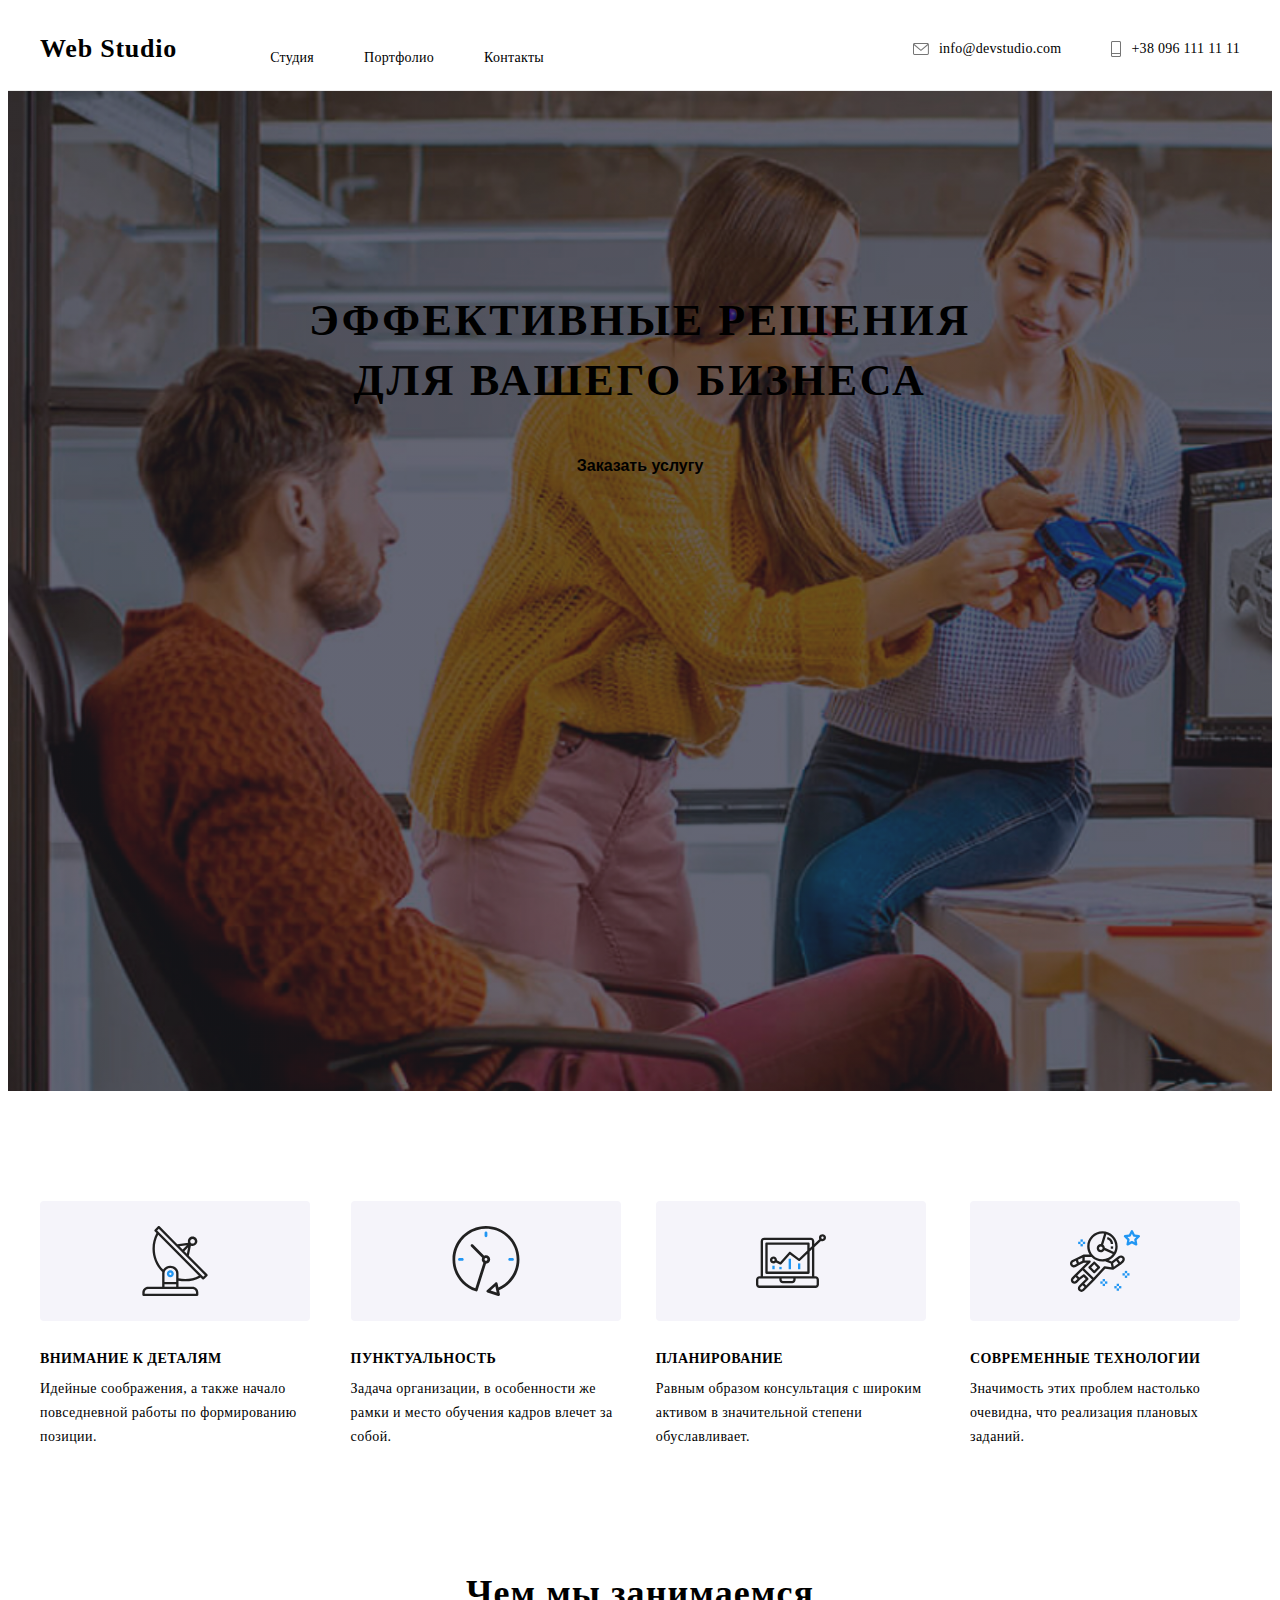
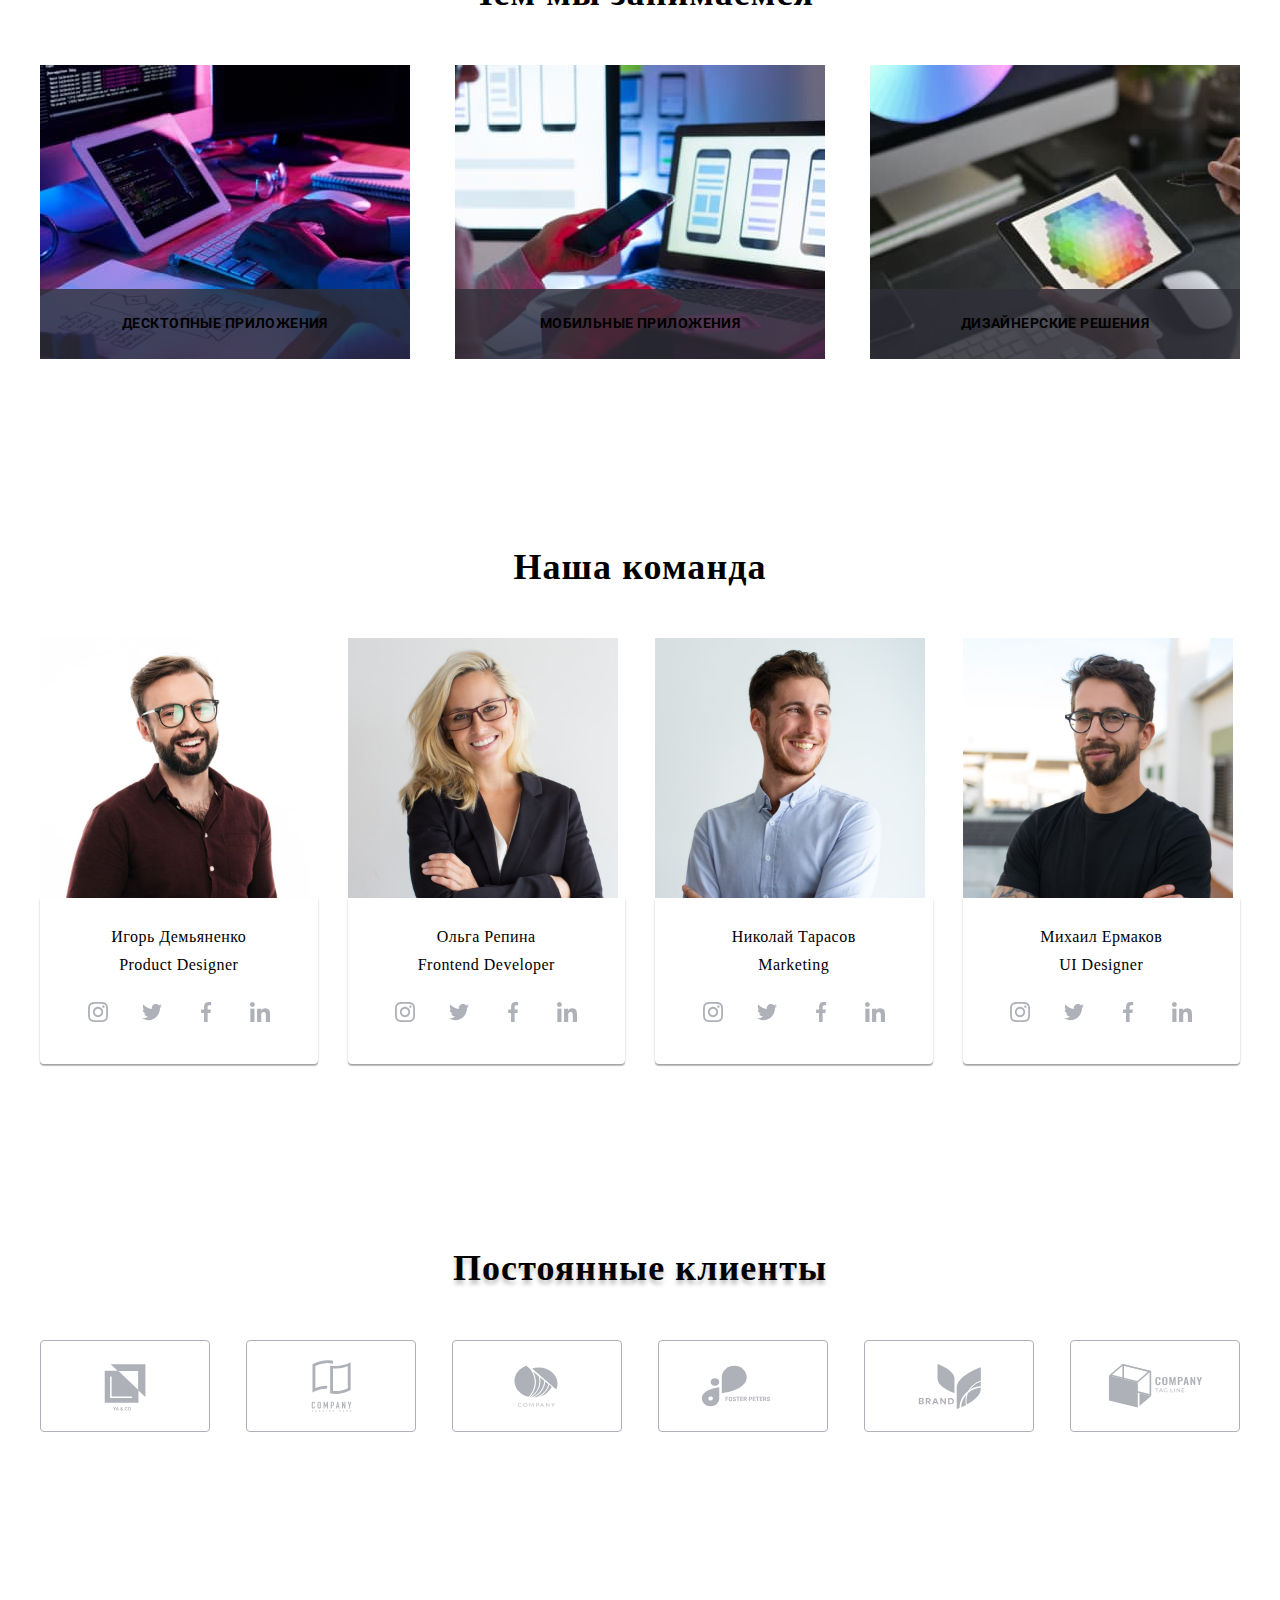
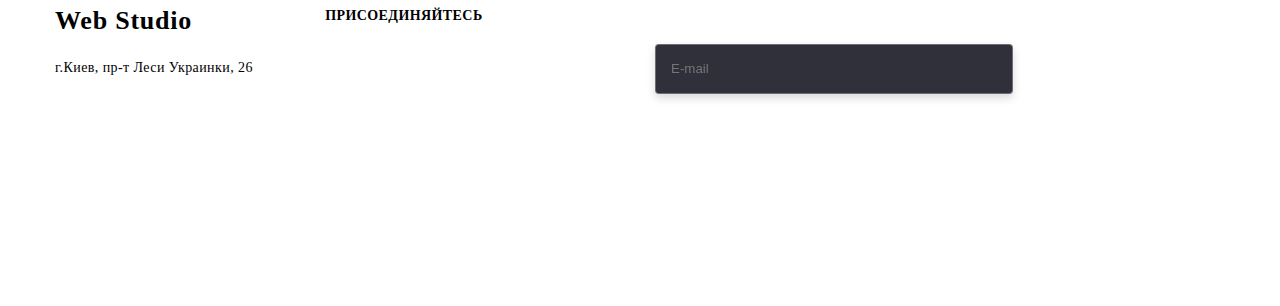
==== index.html @ 5fc18753 "hw7" ====
<!DOCTYPE html>
<html lang="ru">
  <head>
    <meta charset="UTF-8" />
    <meta http-equiv="X-UA-Compatible" content="IE=edge" />
    <meta name="viewport" content="width=device-width, initial-scale=1.0" />
    <title>Студия</title>
    <link rel="preconnect" href="https://fonts.googleapis.com" />
    <link rel="preconnect" href="https://fonts.gstatic.com" crossorigin />
    <link
      href="https://fonts.googleapis.com/css2?family=Raleway:wght@700&family=Roboto:wght@400;500;700;900&display=swap"
      rel="stylesheet"
    />
    <link
      rel="stylesheet"
      href="https://cdnjs.cloudflare.com/ajax/libs/modern-normalize/1.1.0/modern-normalize.min.css"
      integrity="sha512-wpPYUAdjBVSE4KJnH1VR1HeZfpl1ub8YT/NKx4PuQ5NmX2tKuGu6U/JRp5y+Y8XG2tV+wKQpNHVUX03MfMFn9Q=="
      crossorigin="anonymous"
      referrerpolicy="no-referrer"
    />
    <link rel="stylesheet" href="./css/styles.css" />
    <link rel="stylesheet" href="./css/main.min.scss"/>
  </head>
  <body>
    <!--Header section-->
    <header class="header-page">
      <div class="container header-container">
        <nav class="navigation">
          <a class="logo link" href=""
            >Web<span class="header-logo"> Studio</span></a
          >
          <ul class="navigation-list list">
            <li class="nav-list-item">
              <a class="nav-list link current" href="./index.html">Студия</a>
            </li>
            <li class="nav-list-item">
              <a class="nav-list link" href="./portfolio.html">Портфолио</a>
            </li>
            <li class="nav-list-item">
              <a class="nav-list link" href="">Контакты </a>
            </li>
          </ul>
        </nav>
        <a
          class="header-contact header-list link"
          href="mailto:info@devstudio.com"
        >
          <svg class="contact-icon" width="16" height="12">
            <use href="./img/sprite.svg#email"></use>
          </svg>
          info@devstudio.com</a
        ><br />
        <a class="header-list link" href="tel:+380961111111">
          <svg class="contact-icon" width="10" height="16">
            <use href="./img/sprite.svg#phone"></use>
          </svg>
          +38 096 111 11 11
        </a>
      </div>
    </header>
    <!--hero section-->
    <main>
      <section class="hero-section">
        <div class="container">
          <h1 class="main-title">
            ЭФФЕКТИВНЫЕ РЕШЕНИЯ <br />
            ДЛЯ ВАШЕГО БИЗНЕСА
          </h1>
          <button class="main-btn" type="button" data-modal-open>
            Заказать услугу
          </button>
        </div>
      </section>
      <!--excellence-->
      <section class="section">
        <div class="container">
          <h2 class="visually-hidden">Наши положительные качества</h2>
          <ul class="excellence-list list">
            <li class="excellent-list-item elements-section">
              <div class="excellence-image-list">
                <svg class="excellence-image">
                  <use
                    href="./img/sprite.svg#antenna"
                    width="70"
                    height="70"
                  ></use>
                </svg>
              </div>
              <h3 class="excellence-title section-title">Внимание к деталям</h3>
              <p class="text-pharagrapher">
                Идейные соображения, а также начало повседневной работы по
                формированию позиции.
              </p>
            </li>
            <li class="excellent-list-item elements-section">
              <div class="excellence-image-list">
                <svg class="excellence-image">
                  <use
                    href="./img/sprite.svg#clock"
                    width="70"
                    height="70"
                  ></use>
                </svg>
              </div>
              <h3 class="excellence-title section-title">Пунктуальность</h3>
              <p class="text-pharagrapher">
                Задача организации, в особенности же рамки и место обучения
                кадров влечет за собой.
              </p>
            </li>
            <li class="excellent-list-item elements-section">
              <div class="excellence-image-list">
                <svg class="excellence-image">
                  <use
                    href="./img/sprite.svg#diagram"
                    width="70"
                    height="70"
                  ></use>
                </svg>
              </div>
              <h3 class="excellence-title section-title">Планирование</h3>
              <p class="text-pharagrapher">
                Равным образом консультация с широким активом в значительной
                степени обуславливает.
              </p>
            </li>
            <li class="excellent-list-item elements-section">
              <div class="excellence-image-list">
                <svg class="excellence-image">
                  <use
                    href="./img/sprite.svg#astronaut"
                    width="70"
                    height="70"
                  ></use>
                </svg>
              </div>
              <h3 class="excellence-title section-title">
                Современные технологии
              </h3>
              <p class="text-pharagrapher">
                Значимость этих проблем настолько очевидна, что реализация
                плановых заданий.
              </p>
            </li>
          </ul>
        </div>
      </section>
      <!--gallery-->
      <section class="gallery-section">
        <div class="container">
          <h2 class="gallery-title title">Чем мы занимаемся</h2>
          <ul class="gallery-list list">
            <li class="gallery-list-item">
              <div class="image-onlay">
                <img
                  src="img/laptop.jpg"
                  alt="Ноутбук"
                  width="370"
                  height="294"
                />
                <p class="onlay">Десктопные приложения</p>
              </div>
            </li>
            <li class="gallery-list-item">
              <div class="image-onlay">
                <img
                  src="img/telephone.jpg"
                  alt="Телефон"
                  width="370"
                  height="294"
                />
                <p class="onlay">Мобильные приложения</p>
              </div>
            </li>
            <li class="gallery-list-item">
              <div class="image-onlay">
                <img
                  src="img/tablet.jpg"
                  alt="Планшет"
                  width="370"
                  height="294"
                />
                <p class="onlay">Дизайнерские решения</p>
              </div>
            </li>
          </ul>
        </div>
      </section>
      <!--team-->
      <section class="team-section">
        <div class="container">
          <h2 class="team-section-title section-title title">Наша команда</h2>
          <ul class="team-section-list list list-section">
            <li class="elements-team-section">
              <img
                src="img/demianenko.jpg"
                alt="Игорь Демьяненко"
                width="270"
                height="260"
              />
              <div class="section-item-style">
                <h3 class="title-name section-title">Игорь Демьяненко</h3>
                <p class="text-pharagrapher-picture">Product Designer</p>
                <ul class="social-list list">
                  <li class="social-list-item">
                    <a class="social-list-link link" href="">
                      <svg class="social-list-icon" width="20" height="20">
                        <use href="./img/sprite.svg#instagram"></use>
                      </svg>
                    </a>
                  </li>
                  <li class="social-list-item">
                    <a class="social-list-link" href="">
                      <svg class="social-list-icon" width="20" height="20">
                        <use href="./img/sprite.svg#twitter"></use>
                      </svg>
                    </a>
                  </li>
                  <li class="social-list-item">
                    <a class="social-list-link" href="">
                      <svg class="social-list-icon" width="20" height="20">
                        <use href="./img/sprite.svg#facebook"></use>
                      </svg>
                    </a>
                  </li>
                  <li class="social-list-item">
                    <a class="social-list-link" href="">
                      <svg class="social-list-icon" width="20" height="20">
                        <use href="./img/sprite.svg#linkedin"></use>
                      </svg>
                    </a>
                  </li>
                </ul>
              </div>
            </li>
            <li class="elements-team-section">
              <img
                src="img/repina.jpg"
                alt="Ольга Репина"
                width="270"
                height="260"
              />
              <div class="section-item-style">
                <h3 class="title-name section-title">Ольга Репина</h3>
                <p class="text-pharagrapher-picture">Frontend Developer</p>
                <ul class="social-list list">
                  <li class="social-list-item">
                    <a class="social-list-link link" href="">
                      <svg class="social-list-icon" width="20" height="20">
                        <use href="./img/sprite.svg#instagram"></use>
                      </svg>
                    </a>
                  </li>
                  <li class="social-list-item">
                    <a class="social-list-link" href="">
                      <svg class="social-list-icon" width="20" height="20">
                        <use href="./img/sprite.svg#twitter"></use>
                      </svg>
                    </a>
                  </li>
                  <li class="social-list-item">
                    <a class="social-list-link" href="">
                      <svg class="social-list-icon" width="20" height="20">
                        <use href="./img/sprite.svg#facebook"></use>
                      </svg>
                    </a>
                  </li>
                  <li class="social-list-item">
                    <a class="social-list-link" href="">
                      <svg class="social-list-icon" width="20" height="20">
                        <use href="./img/sprite.svg#linkedin"></use>
                      </svg>
                    </a>
                  </li>
                </ul>
              </div>
            </li>
            <li class="elements-team-section">
              <img
                src="img/tarasov.jpg"
                alt="Николай Тарасов"
                width="270"
                height="260"
              />
              <div class="section-item-style">
                <h3 class="title-name section-title">Николай Тарасов</h3>
                <p class="text-pharagrapher-picture">Marketing</p>
                <ul class="social-list list">
                  <li class="social-list-item">
                    <a class="social-list-link link" href="">
                      <svg class="social-list-icon" width="20" height="20">
                        <use href="./img/sprite.svg#instagram"></use>
                      </svg>
                    </a>
                  </li>
                  <li class="social-list-item">
                    <a class="social-list-link" href="">
                      <svg class="social-list-icon" width="20" height="20">
                        <use href="./img/sprite.svg#twitter"></use>
                      </svg>
                    </a>
                  </li>
                  <li class="social-list-item">
                    <a class="social-list-link" href="">
                      <svg class="social-list-icon" width="20" height="20">
                        <use href="./img/sprite.svg#facebook"></use>
                      </svg>
                    </a>
                  </li>
                  <li class="social-list-item">
                    <a class="social-list-link" href="">
                      <svg class="social-list-icon" width="20" height="20">
                        <use href="./img/sprite.svg#linkedin"></use>
                      </svg>
                    </a>
                  </li>
                </ul>
              </div>
            </li>
            <li class="elements-team-section">
              <img
                src="img/ermakov.jpg"
                alt="Михаил Ермаков"
                width="270"
                height="260"
              />
              <div class="section-item-style">
                <h3 class="title-name section-title">Михаил Ермаков</h3>
                <p class="text-pharagrapher-picture">UI Designer</p>
                <ul class="social-list list">
                  <li class="social-list-item">
                    <a class="social-list-link link" href="">
                      <svg class="social-list-icon" width="20" height="20">
                        <use href="./img/sprite.svg#instagram"></use>
                      </svg>
                    </a>
                  </li>
                  <li class="social-list-item">
                    <a class="social-list-link" href="">
                      <svg class="social-list-icon" width="20" height="20">
                        <use href="./img/sprite.svg#twitter"></use>
                      </svg>
                    </a>
                  </li>
                  <li class="social-list-item">
                    <a class="social-list-link" href="">
                      <svg class="social-list-icon" width="20" height="20">
                        <use href="./img/sprite.svg#facebook"></use>
                      </svg>
                    </a>
                  </li>
                  <li class="social-list-item">
                    <a class="social-list-link" href="">
                      <svg class="social-list-icon" width="20" height="20">
                        <use href="./img/sprite.svg#linkedin"></use>
                      </svg>
                    </a>
                  </li>
                </ul>
              </div>
            </li>
          </ul>
        </div>
      </section>
      <section class="clients-section">
        <div class="container">
          <h2 class="clients-section-title">Постоянные клиенты</h2>
          <ul class="clients-group list">
            <li class="clients-group-items">
              <a class="clients-group-link link" href="">
                <svg class="clients-group-icons">
                  <use
                    href="./img/sprite.svg#logoone"
                    width="106px"
                    height="60px"
                  ></use>
                </svg>
              </a>
            </li>
            <li class="clients-group-items">
              <a class="clients-group-link link" href="">
                <svg class="clients-group-icons">
                  <use
                    href="./img/sprite.svg#logosix"
                    width="106px"
                    height="60px"
                  ></use>
                </svg>
              </a>
            </li>
            <li class="clients-group-items">
              <a class="clients-group-link link" href="">
                <svg class="clients-group-icons">
                  <use
                    href="./img/sprite.svg#logotwo"
                    width="106px"
                    height="60px"
                  ></use>
                </svg>
              </a>
            </li>
            <li class="clients-group-items">
              <a class="clients-group-link link" href="">
                <svg class="clients-group-icons">
                  <use
                    href="./img/sprite.svg#logothree"
                    width="106px"
                    height="60px"
                  ></use>
                </svg>
              </a>
            </li>
            <li class="clients-group-items">
              <a class="clients-group-link link" href="">
                <svg class="clients-group-icons">
                  <use
                    href="./img/sprite.svg#logofour"
                    width="106px"
                    height="60px"
                  ></use>
                </svg>
              </a>
            </li>
            <li class="clients-group-items">
              <a class="clients-group-link link" href="">
                <svg class="clients-group-icons">
                  <use
                    href="./img/sprite.svg#logofive"
                    width="106px"
                    height="60px"
                  ></use>
                </svg>
              </a>
            </li>
          </ul>
        </div>
      </section>
    </main>
    <!--footer-->
    <section class="footer-page-section">
      <footer class="footer-page container">
        <div class="container footer-container">
          <ul class="footer-page-list list">
            <li class="footer-page-item-left item">
              <a class="logo link" href=""
                >Web <span class="footer-logo">Studio</span></a
              >
              <address class="address-footer-section">
                <a
                  class="address-link-footer footer-link link"
                  href="https://goo.gl/maps/NCbFZVhdr69n7xjG8"
                  >г.Киев, пр-т Леси Украинки, 26
                </a>
              </address>

              <a
                class="mail-link-footer footer-link link"
                href="mailto:info@example.com"
                >info@example.com</a
              >
              <br />
              <div class="link-phone">
                <a
                  class="link-number-phone-footer footer-link link"
                  href="tel:+380991111111"
                  >+38 099 111 11 11</a
                >
              </div>
            </li>

            <li class="footer-page-item-right item">
              <h3 class="footer-contact-title">ПРИСОЕДИНЯЙТЕСЬ</h3>
              <ul class="footer-contacts-list list">
                <li class="footer-contacts-item item">
                  <a class="footer-contacts-link link" href="">
                    <svg class="footer-icons">
                      <use
                        href="./img/sprite.svg#instagram"
                        width="20px"
                        height="20px"
                      ></use>
                    </svg>
                  </a>
                </li>
                <li class="footer-contacts-item item">
                  <a class="footer-contacts-link link" href="">
                    <svg class="footer-icons">
                      <use
                        href="./img/sprite.svg#twitter"
                        width="20px"
                        height="20px"
                      ></use>
                    </svg>
                  </a>
                </li>
                <li class="footer-contacts-item item">
                  <a class="footer-contacts-link link" href="">
                    <svg class="footer-icons">
                      <use
                        href="./img/sprite.svg#facebook"
                        width="20px"
                        height="20px"
                      ></use>
                    </svg>
                  </a>
                </li>
                <li class="footer-contacts-item item">
                  <a class="footer-contacts-link link" href="">
                    <svg class="footer-icons">
                      <use
                        href="./img/sprite.svg#linkedin"
                        width="20px"
                        height="20px"
                      ></use>
                    </svg>
                  </a>
                </li>
              </ul>
            </li>
          </ul>
        </div>

        <div class="container footer-container">
          <ul>
            <li class="footer-form list">
              <h3 class="form-title">Подпишитесь на рассылку</h3>

              <ul class="footer-email-form list">
                <li class="list-item-ftr">
                  <form class="contact-form-footer-email">
                    <input
                      type="email"
                      placeholder="E-mail"
                      name="footer_user_email"
                      class="footer-contact-form-input"
                    />
                  </form>
                </li>

                <li class="list-item-ftr">
                  <button type="submit" class="contact-form-footer-btn">
                    Подписаться
                    <img src="./img/icontg.svg" alt="" class="image-button" />
                  </button>
                </li>
              </ul>
            </li>
          </ul>
        </div>
      </footer>
    </section>

    <div class="backdrop is-hidden" data-modal>
      <div class="modal">
        <button type="button" class="modal-close-btn" data-modal-close>
          <svg class="modal-close-icon" width="18" height="18">
            <use href="./img/sprite.svg#close"></use>
          </svg>
        </button>

        <form class="contact-form">
          <b class="modal-form-title"
            >Оставьте свои данные, мы вам перезвоним</b
          >

          <label class="contact-form-field label-name"
            ><span class="contact-form-text">Имя</span>
            <span class="contact-form-input-wrapper">
              <input
                type="text"
                name="user_name"
                class="contact-form-input"
                required
              />
              <svg class="image-wrapper wrapper-name">
                <use href="./img/sprite.svg#name_wrapper"></use>
              </svg>
            </span>
          </label>

          <label class="contact-form-field"
            ><span class="contact-form-text">Телефон</span>
            <span class="contact-form-input-wrapper">
              <input
                type="tel"
                name="user_phone"
                class="contact-form-input"
                required
              />
              <svg class="image-wrapper wrapper-phone">
                <use href="./img/sprite.svg#phone_wrapper"></use>
              </svg>
            </span>
          </label>

          <label class="contact-form-field"
            ><span class="contact-form-text">Почта</span>
            <span class="contact-form-input-wrapper">
              <input
                type="email"
                name="user_email"
                class="contact-form-input"
                required
              />
              <svg class="image-wrapper wrapper-email">
                <use href="./img/sprite.svg#email_wrapper"></use>
              </svg>
            </span>
          </label>

          <label class="contact-form-field comment"
            ><span class="contact-form-text">Комментарий</span>
            <textarea
              name="user-message"
              class="contact-form-message"
              placeholder="Введите текст"
              required
            ></textarea>
          </label>

          <div class="contact-form-checkbox-wrapper">
            <input
              id="policy-checkbox"
              name="accept-policy"
              type="checkbox"
              class="contact-form-checkbox visually-hidden"
              required
            />
            <label for="policy-checkbox" class="contact-form-checkbox-label"
              ><span class="contact-form-text-link"
                >Соглашаюсь с рассылкой и принимаю</span
              >
              <a href="" class="form-link">Условия договора</a></label
            >
          </div>
          <button type="submit" class="contact-form-submit-btn">
            Отправить
          </button>
        </form>
      </div>
    </div>
    <script src="./js/modal.js"></script>
  </body>
</html>
---- css/styles.css ----
h1,
h2,
h3,
h4,
h5,
h6,
p {
  margin-top: 0;
  margin-bottom: 0;
}
ul,
ol {
  margin-bottom: 0;
  padding-left: 0;
}
img {
  display: block;
}

.container {
  width: 1200px;
  padding-left: 15px;
  padding-right: 15px;
  margin-left: auto;
  margin-right: auto;
}

body {
  font-family: var(--primary-font-family);
  color: var(--primary-text-color-theme-light);
}

.list {
  list-style: none;
}
.link {
  text-decoration: none;
}

.logo {
  font-family: var(--secondary-font-family);
  font-weight: 700;
  font-size: 26px;
  line-height: 1.19;
  color: var(--accent-color);
  letter-spacing: 0.03em;
}

/*======================== Header section ===========================*/
.header-page {
  color: var(--primary-text-color-theme-light);
  background-color: var(--primary-text-color-theme-dark);
  padding-top: 24px;
  padding-bottom: 24px;
  border-bottom: 1px solid #ececec;
}

.header-container,
.navigation,
.navigation-list {
  display: flex;
  align-items: center;
}

.header-list:hover .contact-icon,
.header-list:focus .contact-icon {
  fill: var(--accent-color);
}

.header-list {
  display: flex;
  color: var(--secondary-text-color-theme-light);
  font-weight: 500;
  font-size: 14px;
  line-height: 1.14;
  letter-spacing: 0.02em;
  align-items: center;
  transition: color 250ms cubic-bezier(0.4, 0, 0.2, 1);
}

.contact-icon {
  fill: rgba(117, 117, 117, 1);
  margin-right: 10px;
}

.header-logo {
  color: var(--logo-color);
}
.logo {
  margin-right: 93px;
}

.header-list:hover,
.header-list:focus,
.link-number-phone-footer:hover,
.mail-link-footer:hover,
.link-number-phone-footer:focus,
.mail-link-footer:focus {
  color: var(--accent-color);
}

/*=========================== Navigation ===========================*/
.nav-list:hover,
.nav-list:focus {
  color: var(--accent-color);
}

.nav-list-item:not(:last-child) {
  margin-right: 50px;
}

.nav-list.link.current::after {
  position: absolute;
  content: "";
  width: 100%;
  height: 4px;
  background-color: var(--accent-color);
  bottom: 0;
  left: 0;
  height: 4px;
  top: 40px;
  border-radius: 2px;
}

.nav-list-item {
  position: relative;
}

.nav-list {
  color: inherit;
  font-weight: 500;
  font-size: 14px;
  line-height: 1.14;
  letter-spacing: 0.02em;
  transition: color 250ms cubic-bezier(0.4, 0, 0.2, 1);
}

.nav-list-button {
  font-family: var(--primary-font-family);
  font-weight: 500;
  font-size: 16px;
  line-height: 1.62;
  letter-spacing: 0.03em;
  background-color: var(--background-light-theme);
  cursor: pointer;
  border-radius: 4px;
  border: none;
  text-align: center;
  padding: 6px 22px;
  transition: color 250ms cubic-bezier(0.4, 0, 0.2, 1),
    background-color 250ms cubic-bezier(0.4, 0, 0.2, 1);
}

.header-contact {
  margin-left: auto;
  margin-right: 50px;
}

.nav-list-button:hover,
.nav-list-button:focus {
  color: var(--primary-text-color-theme-dark);
  background-color: var(--accent-color);
  cursor: pointer;
  box-shadow: 0px 3px 1px rgba(0, 0, 0, 0.1), 0px 1px 2px rgba(0, 0, 0, 0.08),
    0px 2px 2px rgba(0, 0, 0, 0.12);
  filter: drop-shadow(0px 4px 4px rgba(0, 0, 0, 0.25));
}

.nav-list.link.current {
  color: var(--accent-color);
}

/* ===============================PORTFOLIO================================= */
.img-overlay {
  position: relative;
  overflow: hidden;
}

.overlay {
  position: absolute;
  top: 0px;
  left: 0px;
  width: 100%;
  height: 100%;
  font-family: var(--primary-font-family);
  color: rgba(255, 255, 255, 1);
  background-color: rgba(33, 150, 243, 0.9);
  overflow: auto;
  transform: translateY(100%);
  transition: transform 250ms cubic-bezier(0.4, 0, 0.2, 1);
  font-size: 18px;
  line-height: 1.56;
  letter-spacing: 0.03em;
  padding: 63px 24px 63px 24px;
}

.image-onlay {
  position: relative;
  overflow: auto;
}

.onlay {
  position: absolute;
  width: 100%;
  height: 70px;
  left: 0;
  bottom: 0px;
  background: rgba(47, 48, 58, 0.8);
  font-family: "Roboto";
  font-style: normal;
  font-weight: 700;
  font-size: 14px;
  line-height: 1.14;
  text-align: center;
  letter-spacing: 0.03em;
  text-transform: uppercase;
  display: flex;
  justify-content: center;
  align-items: center;
  color: var(--background-light-theme);
}

.img-overlay:hover .overlay,
.img-overlay:focus .overlay {
  transform: translateY(0%);
}

.navigation-portfolio {
  padding-top: 94px;
  padding-bottom: 120px;
}

.button-list {
  display: flex;
  align-items: center;
  justify-content: center;
  /* margin-bottom: 50px; */
}

.nav-list-button {
  margin-right: 8px;
}




.product-section-style {
  background-color: var(--primary-text-color-theme-dark);
  border: 1px solid #eeeeee;
  box-sizing: border-box;
  padding: 20px 24px;
  border-top: none;
}

.product-section-link {
  color: inherit;
}

.product-section-list-item {
  transition: box-shadow 250ms cubic-bezier(0.4, 0, 0.2, 1),
    filter 250ms cubic-bezier(0.4, 0, 0.2, 1);
}

.product-section-list-item:hover,
.product-section-list-item:focus {
  box-sizing: border-box;
  box-shadow: 0px 3px 1px rgba(0, 0, 0, 0.1), 0px 1px 2px rgba(0, 0, 0, 0.08),
    0px 2px 2px rgba(0, 0, 0, 0.12);
  filter: drop-shadow(0px 4px 4px rgba(0, 0, 0, 0.25));
}
/* ===========================HERO SECTION============================== */
.hero-section {
  background-image: linear-gradient(
      rgba(47, 48, 58, 0.4),
      rgba(47, 48, 58, 0.4)
    ),
    url(../img/bg.jpg);
  background-size: cover;
  background-color: var(--backgroung-color-dark-theme);
  height: 600px;
  text-align: center;
  padding-top: 200px;
  padding-bottom: 200px;
}

.main-title {
  font-weight: 900;
  font-size: 44px;
  line-height: 1.36;
  letter-spacing: 0.06em;
  line-height: 60px;
  color: var(--primary-text-color-theme-dark);
  cursor: pointer;
  margin-bottom: 30px;
}

.main-btn {
  font-weight: 700;
  width: 200px;
  height: 50px;
  border-radius: 4px;
  font-size: 16px;
  line-height: 1.87;
  color: var(--primary-text-color-theme-dark);
  background-color: var(--accent-color);
  cursor: pointer;
  border: 0px;
  min-width: 200px;
  padding: 10px 32px;
}

/* ========================Excellence========================= */
.excellence-title {
  font-weight: 700;
  font-size: 14px;
  line-height: 1.14;
  letter-spacing: 0.03em;
  text-transform: uppercase;
  color: inherit;
}
.text-pharagrapher {
  font-size: 14px;
  line-height: 1.71;
  letter-spacing: 0.03em;
  color: var(--secondary-text-color-theme-light);
}
.excellence-list {
  display: flex;
  margin-left: -30px;
}

.excellence-image {
  width: 70px;
  height: 70px;
}

.excellence-image-list {
  display: flex;
  justify-content: center;
  align-items: center;
  background-color: #f5f4fa;
  width: 270px;
  height: 120px;
  border-radius: 4px;
  margin-bottom: 30px;
}

/* ===========================Gallery===================== */
.gallery-title,
.team-section-title {
  font-weight: 700;
  font-size: 36px;
  line-height: 1.16;
  text-align: center;
  letter-spacing: 0.03em;
}

.gallery-list {
  display: flex;
  justify-content: space-between;
}
.gallery-list-item {
  flex-basis: calc((100% - 90px) / 3);
}

/*========================== Team ======================== */
.title-name {
  font-weight: 500;
  font-size: 16px;
  line-height: 1.11;
  text-align: center;
  letter-spacing: 0.03em;
  margin-bottom: 10px;
}

.team-section-list {
  display: flex;
  flex-wrap: wrap;
  margin-left: -30px;
}

.section-item-style {
  background-color: var(--primary-text-color-theme-dark);
  border-radius: 0px 0px 4px 4px;
  box-shadow: 0px 1px 3px rgba(0, 0, 0, 0.12), 0px 1px 1px rgba(0, 0, 0, 0.14),
    0px 2px 1px rgba(0, 0, 0, 0.2);
  padding-top: 30px;
  padding-bottom: 30px;
}
/* =========SECTION========================= */
.section {
  padding-top: 94px;
  padding-bottom: 94px;
}

.product-section {
  display: flex;
  flex-wrap: wrap;
  margin-left: -30px;
  margin-top: 0;
}

.list-section {
  padding-top: 0px;
}

.elements-team-section {
  flex-basis: calc((100% - 120px) / 4);
  margin-left: 30px;
}

.elements-section {
  margin-left: 30px;
}

.elements-section:nth-last-of-type(n + 4) {
  margin-bottom: 30px;
}


/* ===========================TEAM SECTION=============== */

.team-section {
  display: flex;
  background: var(--background-light-theme);
  padding-top: 94px;
  padding-bottom: 90px;
}

.social-list-item {
  margin-right: 10px;
}
.social-list-item:last-child {
  margin-right: 0px;
}

.social-list {
  display: flex;
  justify-content: center;
}

.social-list-link {
  display: flex;
  align-items: center;
  justify-content: center;
  width: 44px;
  height: 44px;
  border-radius: 50%;
  margin-right: 10px;
  transition: color 250ms cubic-bezier(0.4, 0, 0.2, 1),
    background-color 250ms cubic-bezier(0.4, 0, 0.2, 1);
}

.social-list-link:last-child {
  margin-right: 0;
}

.social-list-link:hover .social-list-icon,
.social-list-link:focus .social-list-icon {
  fill: white;
}

.social-list-link:hover,
.social-list-link:focus {
  background-color: var(--accent-color);
}

.social-list-icon {
  fill: rgba(175, 177, 184, 1);
}


.gallery-section {
  padding-bottom: 94px;
}

.section-title {
  margin-bottom: 10px;
}

.title {
  margin-bottom: 50px;
}

.portfolio-title {
  margin-bottom: 4px;
  font-weight: 700;
  font-size: 18px;
  line-height: 2;
  text-align: left;
}

.text-pharagrapher-picture {
  font-size: 16px;
  line-height: 1.11;
  text-align: left;
  letter-spacing: 0.03em;
  color: var(--secondary-text-color-theme-light);
  text-align: center;
  margin-bottom: 16px;
}

.text-pharagrapher-picture-second {
  font-size: 16px;
  line-height: 1.11;
  text-align: left;
  letter-spacing: 0.03em;
  color: var(--secondary-text-color-theme-light);
}
/*============================================= CLIENTS SECTION==============================================*/

.clients-section-title {
  font-weight: 700;
  font-size: 36px;
  line-height: 1.16;
  text-align: center;
  letter-spacing: 0.03em;
  margin-bottom: 50px;
  color: var(--primary-text-color-theme-light);
  text-shadow: 0px 4px 4px rgba(0, 0, 0, 0.25);
}

.clients-section {
  padding-top: 94px;
  padding-bottom: 94px;
}

.clients-group {
  display: flex;
  justify-content: space-between;
}

.clients-group-icons {
  fill: rgba(175, 177, 184, 1);
  transition: fill 250ms cubic-bezier(0.4, 0, 0.2, 1);
}

.clients-group-link {
  display: flex;
  justify-content: center;
  width: 170px;
  height: 92px;
  border: 1px solid #afb1b8;
  box-sizing: border-box;
  border-radius: 4px;
  padding: 16px 32px;
  transition: border-color 250ms cubic-bezier(0.4, 0, 0.2, 1);
}

.clients-group-link:hover .clients-group-icons,
.clients-group-link:focus .clients-group-icons {
  fill: var(--accent-color);
}

.clients-group-link:hover {
  border-color: var(--accent-color);
}

/* =========================================FOOTER SECTION================================================== */
.footer-page {
  display: flex;
 
  height: 252px;

  padding-top: 64px;
  padding-bottom: 56px;
  justify-content: space-between;

}
.footer-page-section {
  background-color: var(--backgroung-color-dark-theme);
}

.footer-link {
  font-weight: 400;
  font-size: 14px;
  line-height: 1.71;
  letter-spacing: 0.03em;
  transition: color 250ms cubic-bezier(0.4, 0, 0.2, 1);
}

.footer-link,
.footer-logo {
  color: var(--primary-text-color-theme-dark);
}

.mail-link-footer,
.link-number-phone-footer {
  color: rgba(255, 255, 255, 0.6);
  font-size: 14px;
  line-height: 1.71;
  letter-spacing: 0.03em;
}
.address-link-footer {
  font-style: normal;
}

.address-footer-section {
  margin-top: 20px;
  margin-bottom: 9px;
}
.link-phone {
  margin-top: 9px;
}

.footer-container {
  display: block;
 
}
.footer-contacts-item {
  width: 44px;
  height: 44px;
  background-color: rgba(255, 255, 255, 0.1);
  border-radius: 50%;
  margin-right: 10px;
  transition: background-color 250ms cubic-bezier(0.4, 0, 0.2, 1);
}

.footer-contacts-item:last-child {
  margin-right: 0;
}

.footer-contacts-item:hover,
.footer-contacts-item:focus {
  background-color: var(--accent-color);
}

.footer-contacts-link:focus {
  background-color: var(--accent-color);
  border-radius: 50%;
}

.footer-page-list {
  display: flex;
}
.footer-contacts-list {
  display: flex;
  justify-content: left;
}

.footer-icons {
  fill: #ffffff;
  width: 20px;
  height: 20px;
}

.footer-contacts-link {
  display: flex;
  align-items: center;
  justify-content: center;
  width: 44px;
  height: 44px;
}

.footer-page-item-left {
  margin-right: 40px;
}

.footer-contact-title {
  display: inline-block;
  color: var(--primary-text-color-theme-dark);
  font-size: 14px;
  line-height: 1.14;
  letter-spacing: 0.03em;
  margin-bottom: 20px;
}


/* =======================================BACKDROP======================================== */



.backdrop {
  position: fixed;
  top: 0;
  left: 0;
  width: 100vw;
  height: 100vh;
  background-color: rgba(0, 0, 0, 0.2);
  transition: opacity 250ms cubic-bezier(0.4, 0, 0.2, 1),
    visibility 250ms cubic-bezier(0.4, 0, 0.2, 1);
}

.backdrop.is-hidden {
  opacity: 0;
  visibility: hidden;
  pointer-events: none;
}

.modal {
  position: absolute;
  top: 50%;
  left: 50%;
  transform: translate(-50%, -50%);
  width: 528px;
  height: 580px;
  background-color: #ffffff;
  padding: 40px;
}
.modal-close-btn {
  display: flex;
  justify-content: center;
  align-items: center;
  position: absolute;
  top: 8px;
  right: 8px;
  width: 30px;
  height: 30px;
  border-radius: 50%;
  border: 1px solid rgba(0, 0, 0, 0.1);
  box-sizing: border-box;
  background-color: var(--primary-text-color-theme-dark);
  padding: 0;
  cursor: pointer;
}
.modal-close-btn:hover .modal-close-icon {
  fill: var(--accent-color);
}

.contact-form-field {
  display: block;
}
.comment {
  margin-bottom: 20px;
}


.label-name {
  margin-top: 12px;
}

.contact-form-input {
  width: 100%;
  height: 40px;
  border: 1px solid rgba(33, 33, 33, 0.2);
  box-sizing: border-box;
  border-radius: 4px;
  padding-left: 42px;
  transition: border-color 250ms cubic-bezier(0.4, 0, 0.2, 1);
}

.contact-form-input:focus {
  outline: none;
  border-color: var(--accent-color);
}

.contact-form-text {
  width: 50px;
  height: 14px;
  left: 576px;
  top: 364px;
  font-family: "Roboto";
  font-style: normal;
  font-weight: 400;
  font-size: 12px;
  line-height: 1.16;
  letter-spacing: 0.01em;
  color: #757575;
}

.contact-form-text-link {
font-family: 'Roboto';
font-style: normal;
font-weight: 400;
font-size: 14px;
line-height: 1.71;
letter-spacing: 0.03em;
color: #757575;
}

.image-wrapper {
  position: absolute;
  color: rgba(33, 33, 33, 1);
  top: 50%;
  left: 12px;
  transform: translateY(-50%);
  transition: fill 250ms cubic-bezier(0.4, 0, 0.2, 1);
}

.wrapper-name {
  width: 12px;
  height: 12px;
}

.wrapper-phone {
  width: 12px;
  height: 13px;
}

.wrapper-email {
  width: 15px;
  height: 12px;
}


.contact-form-input:focus + .image-wrapper {
  fill: var(--accent-color);
}

.contact-form-input-wrapper {
  position: relative;
  display: block;
  margin-top: 4px;
  margin-bottom: 10px;
}
.contact-form-message {
  width: 100%;
  height: 120px;
  margin-top: 4px;
  border: 1px solid rgba(33, 33, 33, 0.2);
  box-sizing: border-box;
  border-radius: 4px;
  padding: 12px 16px;
  resize: none;
  transition: border-color 250ms cubic-bezier(0.4, 0, 0.2, 1);
}

.contact-form-message:focus {
  outline: none;
  border-color: var(--accent-color);
}

.contact-form-message::placeholder {
  font-family: "Roboto";
  font-style: normal;
  font-weight: 400;
  font-size: 14px;
  line-height: 1.14;
  letter-spacing: 0.01em;
  color: rgba(117, 117, 117, 0.5);
}

.contact-form-checkbox-wrapper {
  margin-bottom: 30px;
}

.contact-form-checkbox-label {
  font-size: 14px;
  display: block;
  align-items: center;
  font-family: 'Roboto';
  font-style: normal;
  font-weight: 400;
  font-size: 14px;
  line-height: 24px;
  letter-spacing: 0.03em;
  color: #757575;
}

.contact-form-checkbox-label::before {
  content: "";
  display: inline-block;
  width: 16px;
  height: 15px;
  background-color: white;
  border-radius: 2px;
  cursor: pointer;
  margin-right: 9px;
  border: 2px solid #212121;
}

.contact-form-checkbox:checked + .contact-form-checkbox-label::before {
  background-color: var(--accent-color);
  border: var(--accent-color);
  background-image: url("../img/icon.svg");
}

.visually-hidden {
  position: absolute;
  width: 1px;
  height: 1px;
  margin: -1px;
  border: 0;
  padding: 0;
  white-space: nowrap;
  clip-path: inset(100%);
  clip: rect(0 0 0 0);
  overflow: hidden;
}

.contact-form-submit-btn {
  display: block;
  margin: 0 auto;
  font-weight: 700;
  width: 200px;
  height: 50px;
  border-radius: 4px;
  font-size: 16px;
  line-height: 1.87;
  color: var(--primary-text-color-theme-dark);
  background-color: var(--accent-color);
  cursor: pointer;
  border: 0px;
  min-width: 200px;
  padding: 10px 32px;
}

.modal-form-title {
  font-family: "Roboto";
  font-style: normal;
  font-weight: 700;
  font-size: 20px;
  line-height: 1.15;
  text-align: center;
  letter-spacing: 0.03em;
  color: #212121;
  margin-bottom: 12px;
}

.form-link {
  color: var(--accent-color);
}

.contact-form-footer {
  display: flex;
  justify-content: center;
}

.form-title {
  display: inline-block;
  font-family: "Roboto";
  font-style: normal;
  font-weight: 700;
  font-size: 14px;
  line-height: 1.14;
  letter-spacing: 0.03em;
  text-transform: uppercase;
  color: #ffffff;
  width: 100%;
}

.contact-form-footer-btn {
  display: flex;
  justify-content: center;
  align-items: center;
  margin: 20px auto;
  font-weight: 700;
  width: 200px;
  height: 50px;
  border-radius: 4px;
  font-size: 16px;
  line-height: 1.87;
  color: var(--primary-text-color-theme-dark);
  background-color: var(--accent-color);
  cursor: pointer;
  border: 0px;
  min-width: 200px;
  padding: 10px 32px;
  margin-left: 10px;
  font-family: 'Roboto';
  font-style: normal;
  letter-spacing: 0.06em;
  
  color: #FFFFFF;
}

.image-button {
  margin-left: 10px;
}

.footer-contact-form-input {
  border: 1px solid rgba(255, 255, 255, 0.3);
  box-sizing: border-box;
  filter: drop-shadow(0px 4px 4px rgba(0, 0, 0, 0.15));
  border-radius: 4px;
  background: #2f303a;
  width: 358px;
  height: 50px;
  padding-left: 15px;
  color: #ffffff;
}

.contact-form-footer-email {
  margin-top: 20px;
  color: #ffffff;
}


.footer-form {
  margin-left: auto;
}

.footer-contact-form-input {
  display: inline;
}

.footer-email-form {
  display: flex;
  justify-content: left;
}
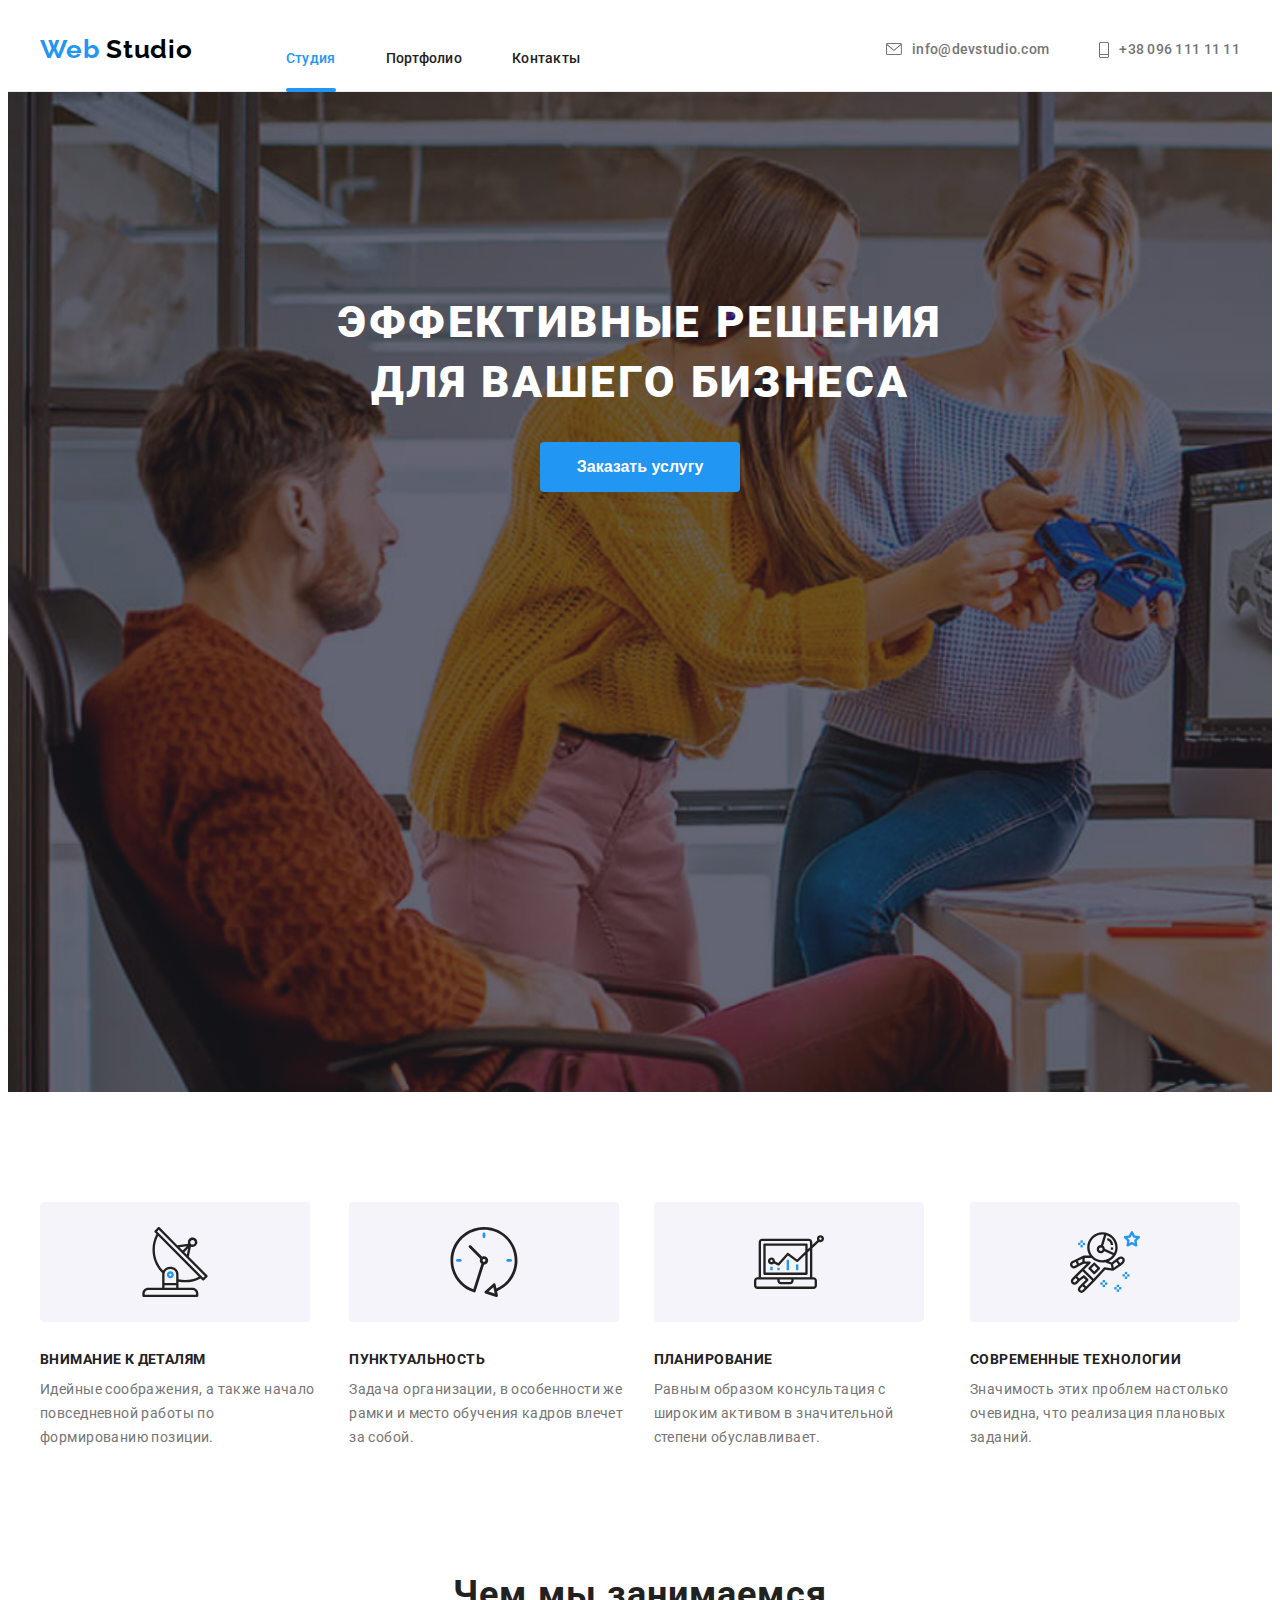
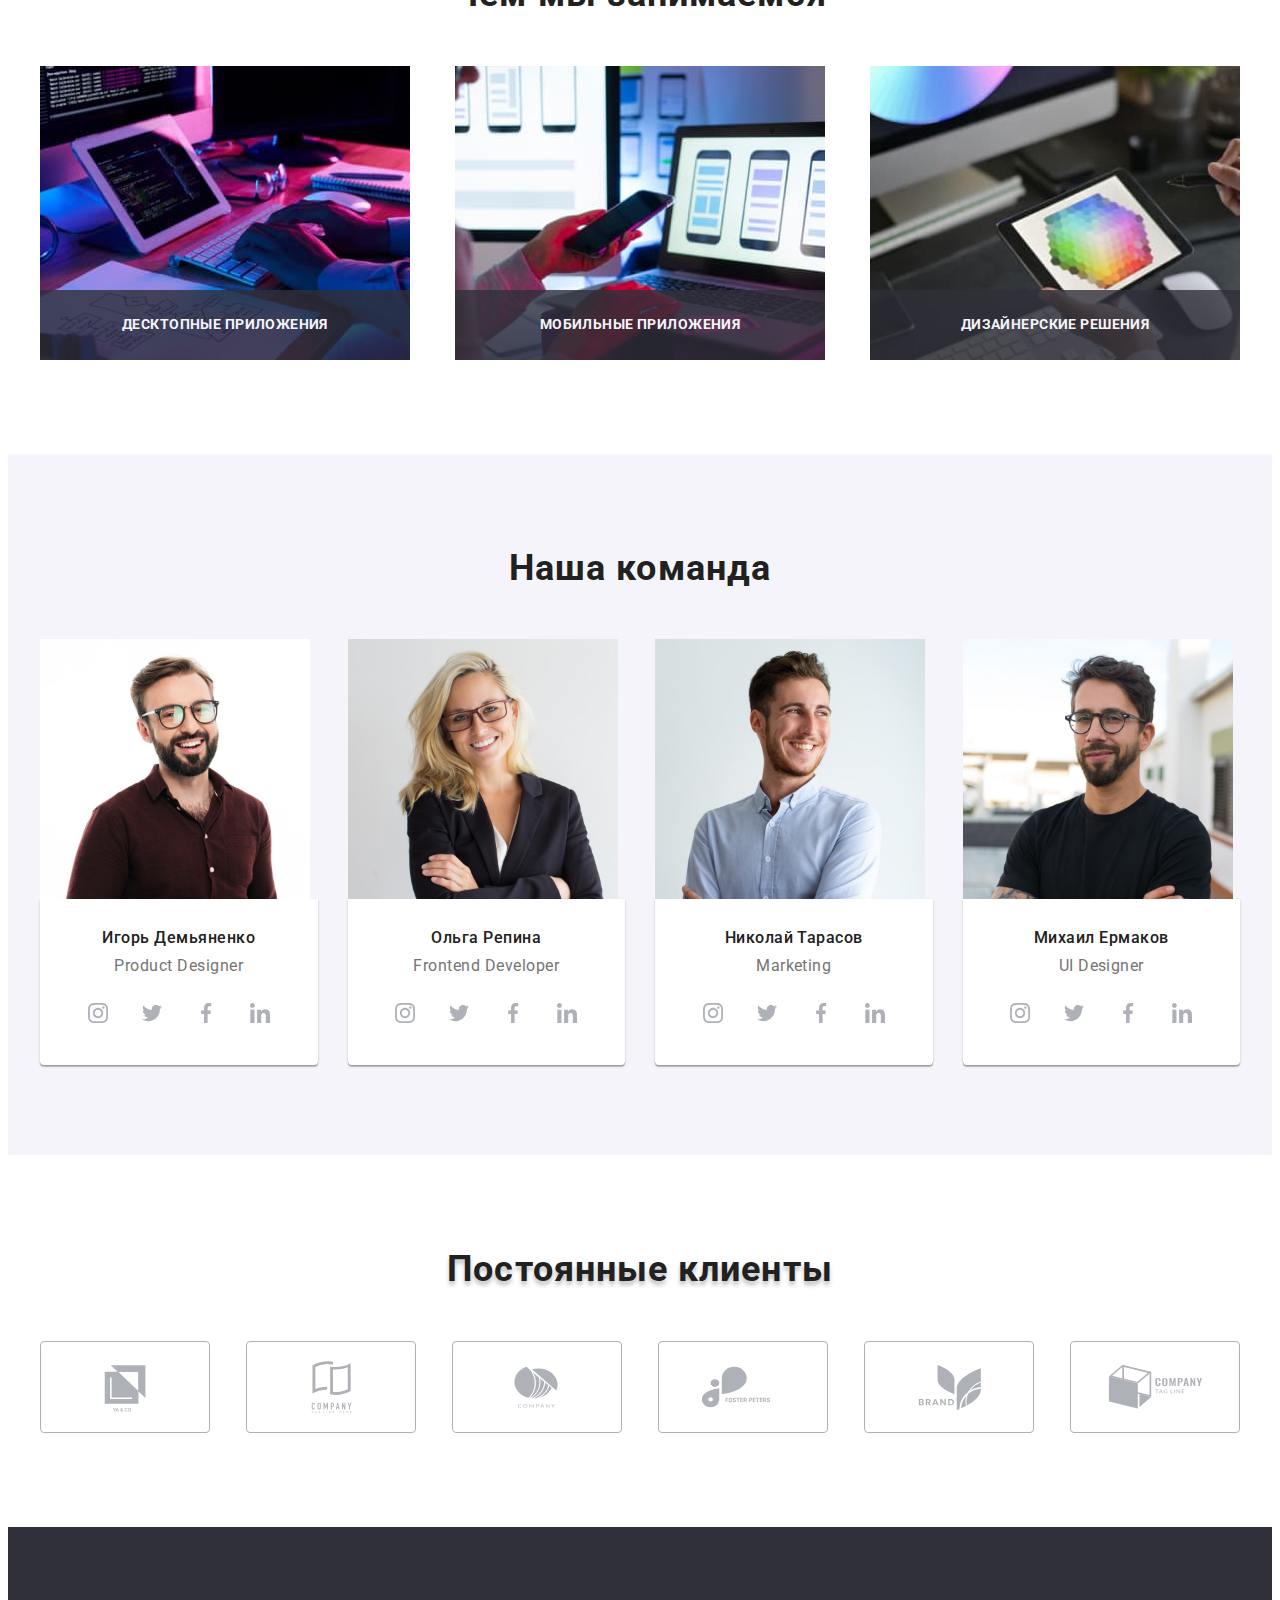
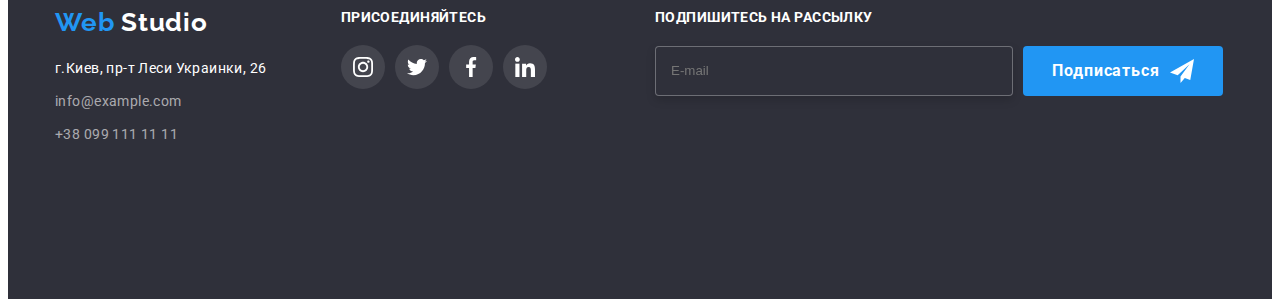
==== commit 371df2ea: "7" ====
--- a/index.html
+++ b/index.html
@@ -19,7 +19,7 @@
       referrerpolicy="no-referrer"
     />
     <link rel="stylesheet" href="./css/styles.css" />
-    <link rel="stylesheet" href="./css/main.min.scss"/>
+    <!-- <link rel="stylesheet" href="./css/main.scss" /> -->
   </head>
   <body>
     <!--Header section-->
--- a/css/styles.css
+++ b/css/styles.css
@@ -1,4 +1,14 @@
-
+:root {
+    --accent-color: #2196f3;
+    --primary-font-family: "Roboto", sans-serif;
+    --secondary-font-family: "Raleway", sans-serif;
+    --backgroung-color-dark-theme: #2f303a;
+    --background-light-theme: #f5f4fa;
+    --primary-text-color-theme-dark: #ffffff;
+    --primary-text-color-theme-light: #212121;
+    --secondary-text-color-theme-light: #757575;
+    --logo-color: #000000;
+}
 
 h1,
 h2,
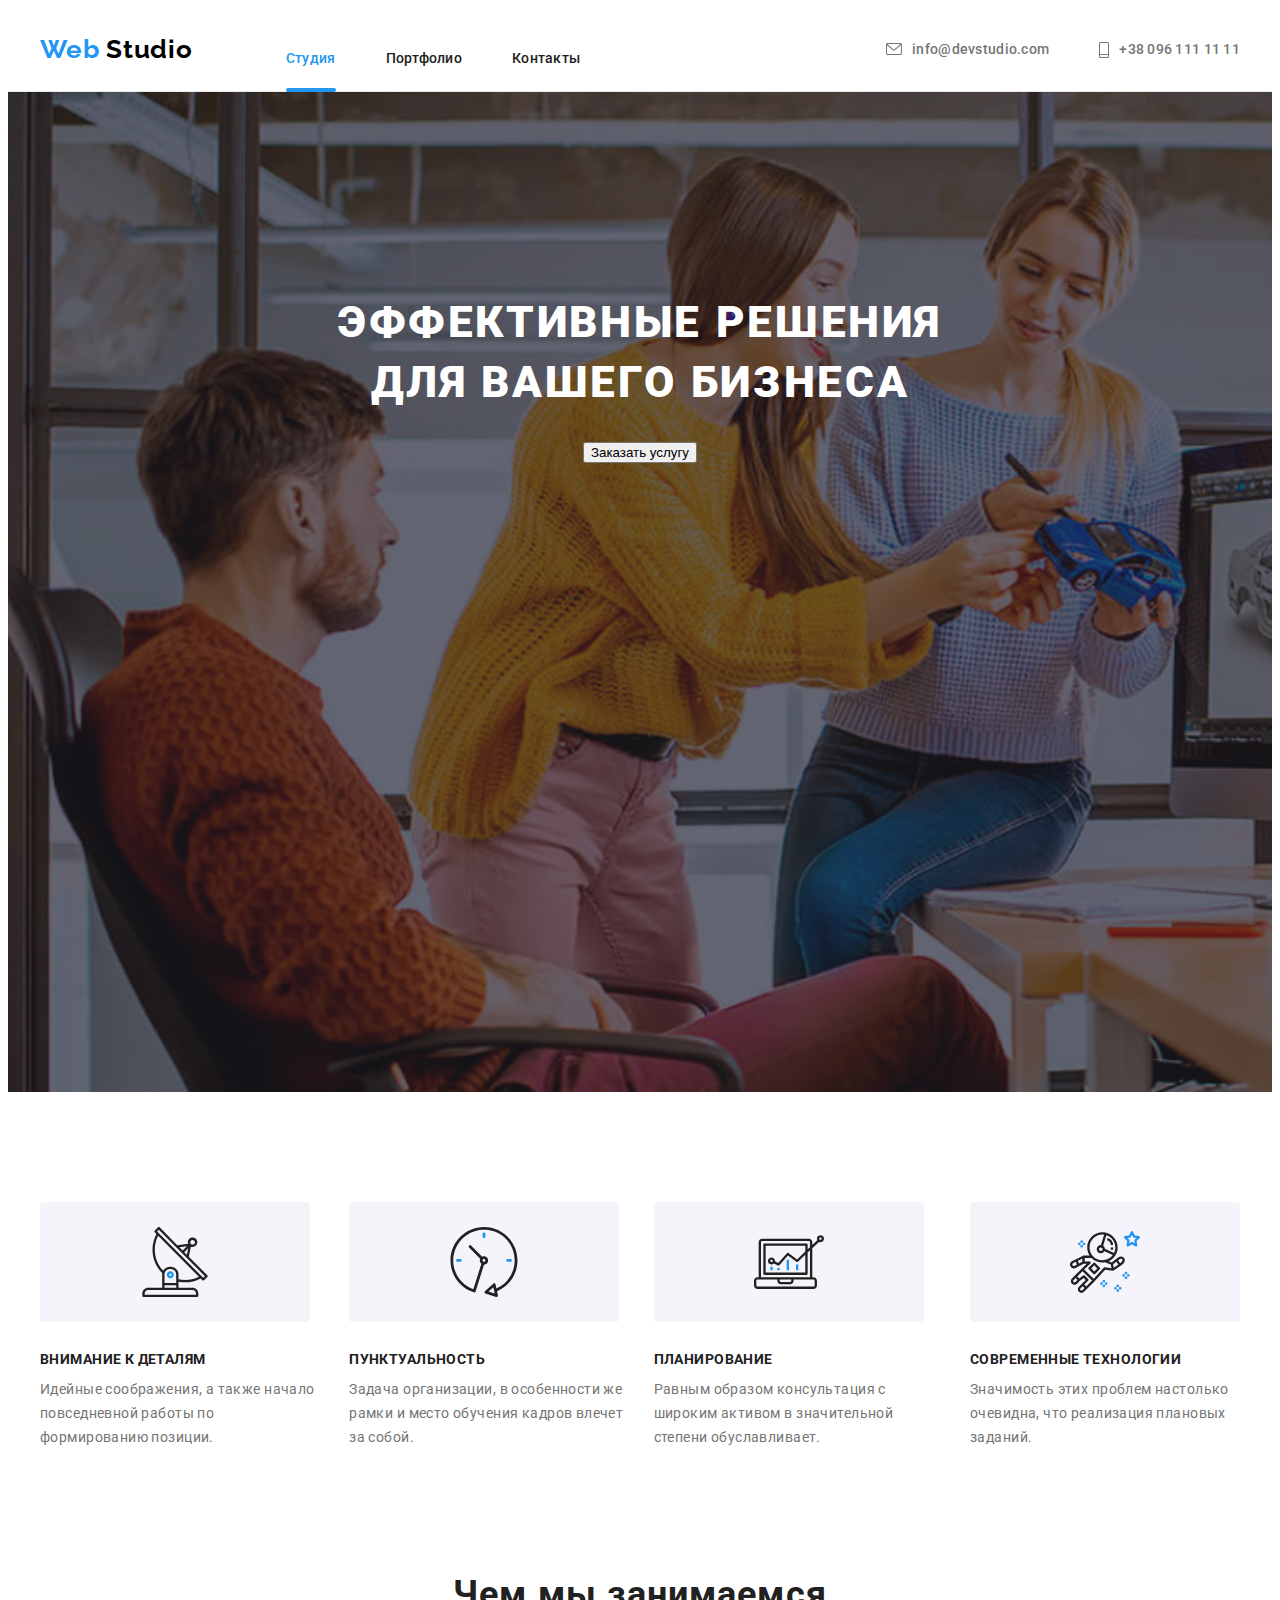
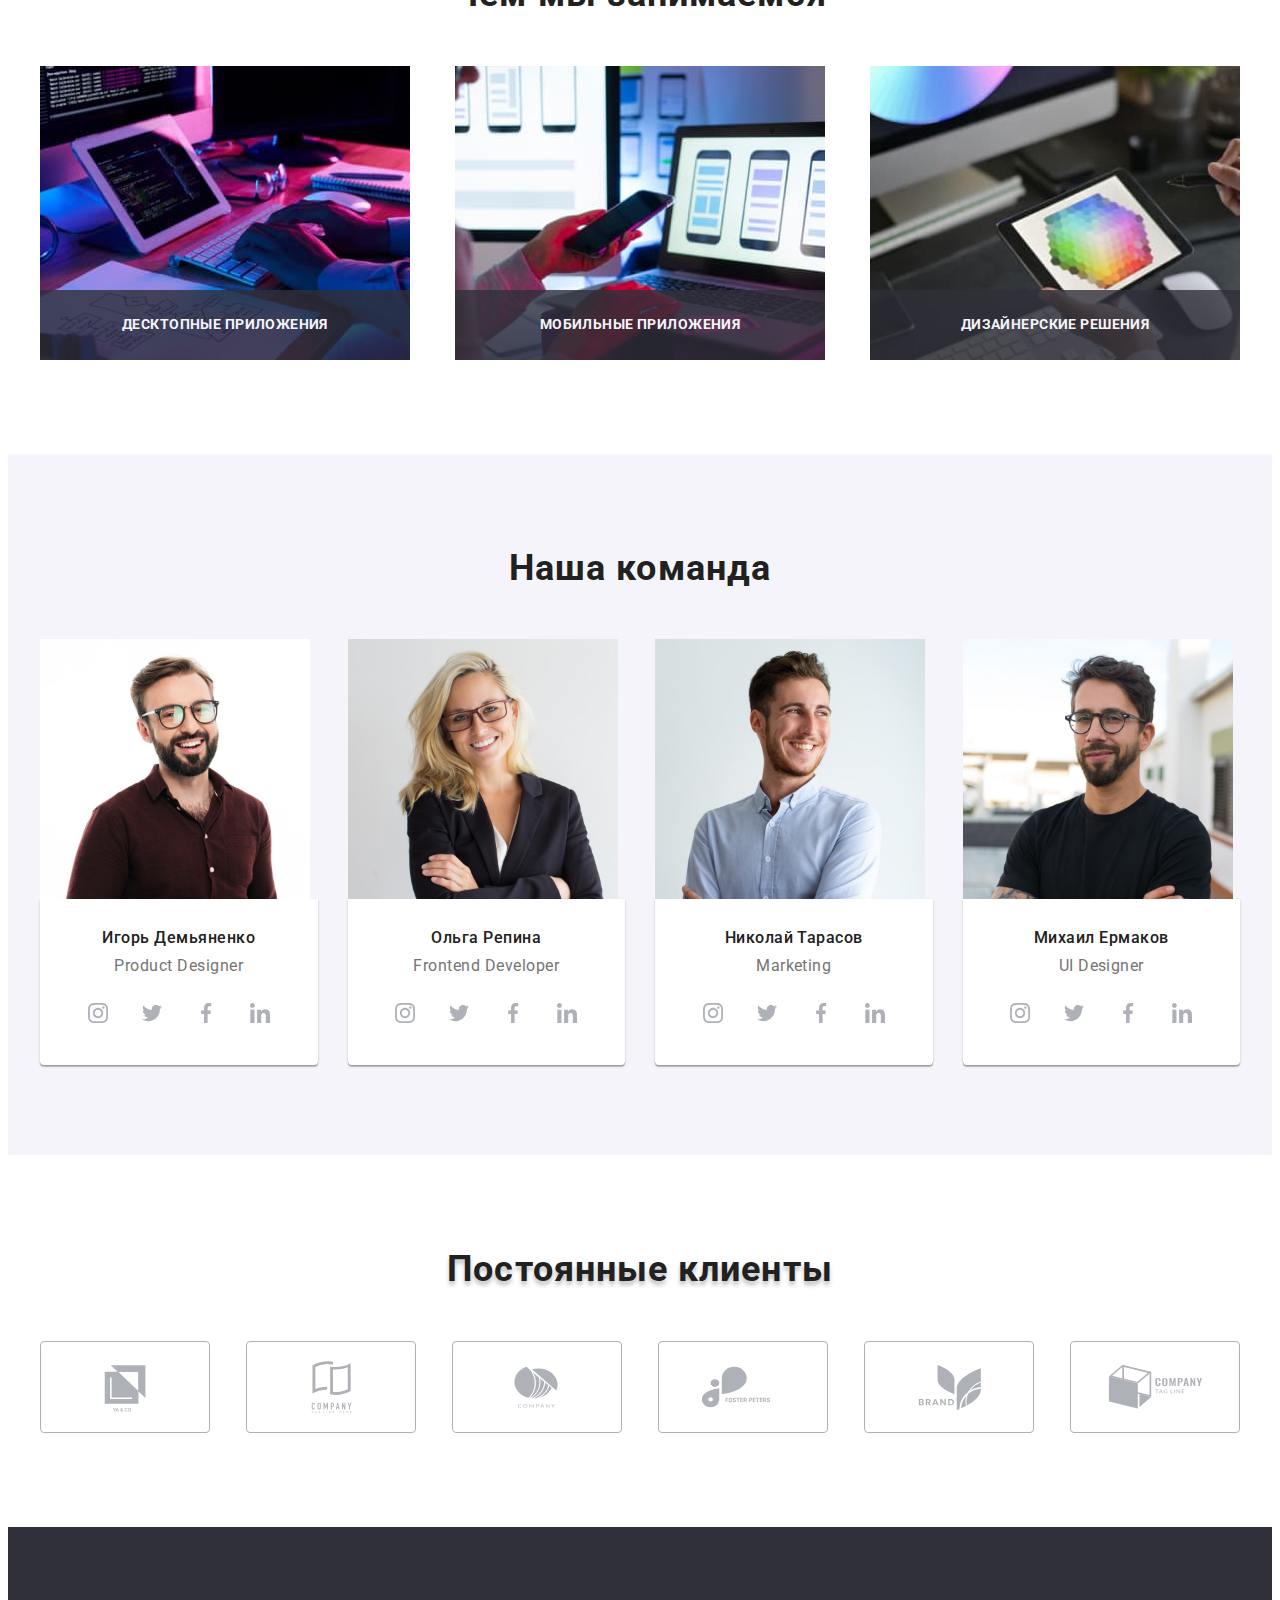
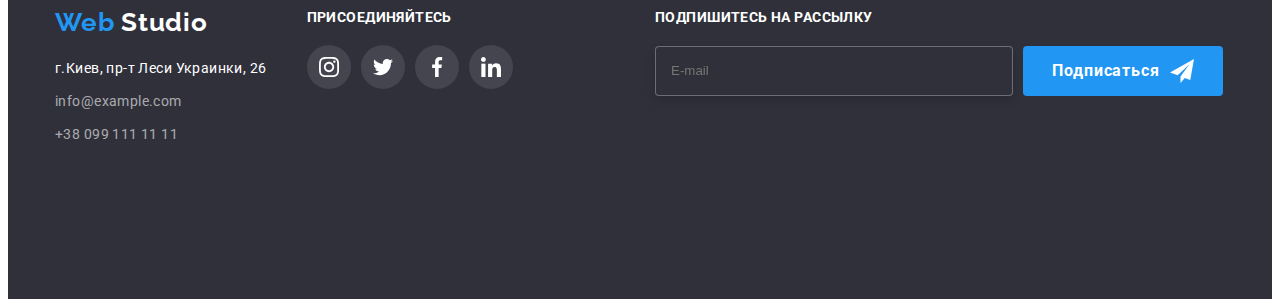
==== commit 1a2f1740: "7" ====
--- a/index.html
+++ b/index.html
@@ -19,7 +19,7 @@
       referrerpolicy="no-referrer"
     />
     <link rel="stylesheet" href="./css/styles.css" />
-    <!-- <link rel="stylesheet" href="./css/main.scss" /> -->
+    <link rel="stylesheet" href="./css/main.min.css" />
   </head>
   <body>
     <!--Header section-->
@@ -66,7 +66,7 @@
             ЭФФЕКТИВНЫЕ РЕШЕНИЯ <br />
             ДЛЯ ВАШЕГО БИЗНЕСА
           </h1>
-          <button class="main-btn" type="button" data-modal-open>
+          <button class="modal-btn" type="button" data-modal-open>
             Заказать услугу
           </button>
         </div>
@@ -633,7 +633,7 @@
               <a href="" class="form-link">Условия договора</a></label
             >
           </div>
-          <button type="submit" class="contact-form-submit-btn">
+          <button type="submit" class="modal-btn">
             Отправить
           </button>
         </form>
--- a/css/styles.css
+++ b/css/styles.css
@@ -1,62 +1,5 @@
-:root {
-    --accent-color: #2196f3;
-    --primary-font-family: "Roboto", sans-serif;
-    --secondary-font-family: "Raleway", sans-serif;
-    --backgroung-color-dark-theme: #2f303a;
-    --background-light-theme: #f5f4fa;
-    --primary-text-color-theme-dark: #ffffff;
-    --primary-text-color-theme-light: #212121;
-    --secondary-text-color-theme-light: #757575;
-    --logo-color: #000000;
-}
-
-h1,
-h2,
-h3,
-h4,
-h5,
-h6,
-p {
-  margin-top: 0;
-  margin-bottom: 0;
-}
-ul,
-ol {
-  margin-bottom: 0;
-  padding-left: 0;
-}
-img {
-  display: block;
-}
-
-.container {
-  width: 1200px;
-  padding-left: 15px;
-  padding-right: 15px;
-  margin-left: auto;
-  margin-right: auto;
-}
-
-body {
-  font-family: var(--primary-font-family);
-  color: var(--primary-text-color-theme-light);
-}
-
-.list {
-  list-style: none;
-}
-.link {
-  text-decoration: none;
-}
-
-.logo {
-  font-family: var(--secondary-font-family);
-  font-weight: 700;
-  font-size: 26px;
-  line-height: 1.19;
-  color: var(--accent-color);
-  letter-spacing: 0.03em;
-}
+
+
 
 /*======================== Header section ===========================*/
 .header-page {
@@ -95,21 +38,32 @@
   margin-right: 10px;
 }
 
+
 .header-logo {
   color: var(--logo-color);
-}
-.logo {
   margin-right: 93px;
 }
 
-.header-list:hover,
-.header-list:focus,
-.link-number-phone-footer:hover,
+
+
 .mail-link-footer:hover,
-.link-number-phone-footer:focus,
 .mail-link-footer:focus {
   color: var(--accent-color);
 }
+
+
+.header-list:hover,
+.header-list:focus {
+  color: var(--accent-color);
+}
+
+.link-number-phone-footer:hover,
+.link-number-phone-footer:focus {
+  color: var(--accent-color);
+}
+
+
+
 
 /*=========================== Navigation ===========================*/
 .nav-list:hover,
@@ -246,14 +200,13 @@
   display: flex;
   align-items: center;
   justify-content: center;
-  /* margin-bottom: 50px; */
 }
 
 .nav-list-button {
   margin-right: 8px;
 }
 
-
+/* =========================PRODUCT SECTION================ */
 
 
 .product-section-style {
@@ -280,7 +233,17 @@
     0px 2px 2px rgba(0, 0, 0, 0.12);
   filter: drop-shadow(0px 4px 4px rgba(0, 0, 0, 0.25));
 }
+
+
+
+
+
+
 /* ===========================HERO SECTION============================== */
+
+
+
+
 .hero-section {
   background-image: linear-gradient(
       rgba(47, 48, 58, 0.4),
@@ -306,20 +269,7 @@
   margin-bottom: 30px;
 }
 
-.main-btn {
-  font-weight: 700;
-  width: 200px;
-  height: 50px;
-  border-radius: 4px;
-  font-size: 16px;
-  line-height: 1.87;
-  color: var(--primary-text-color-theme-dark);
-  background-color: var(--accent-color);
-  cursor: pointer;
-  border: 0px;
-  min-width: 200px;
-  padding: 10px 32px;
-}
+
 
 /* ========================Excellence========================= */
 .excellence-title {
@@ -400,10 +350,7 @@
   padding-bottom: 30px;
 }
 /* =========SECTION========================= */
-.section {
-  padding-top: 94px;
-  padding-bottom: 94px;
-}
+
 
 .product-section {
   display: flex;
@@ -877,18 +824,7 @@
   background-image: url("../img/icon.svg");
 }
 
-.visually-hidden {
-  position: absolute;
-  width: 1px;
-  height: 1px;
-  margin: -1px;
-  border: 0;
-  padding: 0;
-  white-space: nowrap;
-  clip-path: inset(100%);
-  clip: rect(0 0 0 0);
-  overflow: hidden;
-}
+
 
 .contact-form-submit-btn {
   display: block;
--- a/css/main.min.css
+++ b/css/main.min.css
@@ -0,0 +1,2 @@
+:root{--accent-color: #2196f3;--primary-font-family: "Roboto", sans-serif;--secondary-font-family: "Raleway", sans-serif;--backgroung-color-dark-theme: #2f303a;--background-light-theme: #f5f4fa;--primary-text-color-theme-dark: #ffffff;--primary-text-color-theme-light: #212121;--secondary-text-color-theme-light: #757575;--logo-color: #000000}.visually-hidden{position:absolute;width:1px;height:1px;margin:-1px;border:0;padding:0;white-space:nowrap;clip-path:inset(100%);clip:rect(0 0 0 0);overflow:hidden}h1,h2,h3,h4,h5,h6,p{margin-top:0;margin-bottom:0}ul,ol{margin-bottom:0;padding-left:0}img{display:block}body{font-family:var(--primary-font-family);color:var(--primary-text-color-theme-light)}.list{list-style:none}.link{text-decoration:none}.section{padding-top:94px;padding-bottom:94px}.container{width:1200px;padding-left:15px;padding-right:15px;margin-left:auto;margin-right:auto}.logo{font-family:var(--secondary-font-family);font-weight:700;font-size:26px;line-height:1.19;color:var(--accent-color);letter-spacing:0.03em}
+/*# sourceMappingURL=main.min.css.map */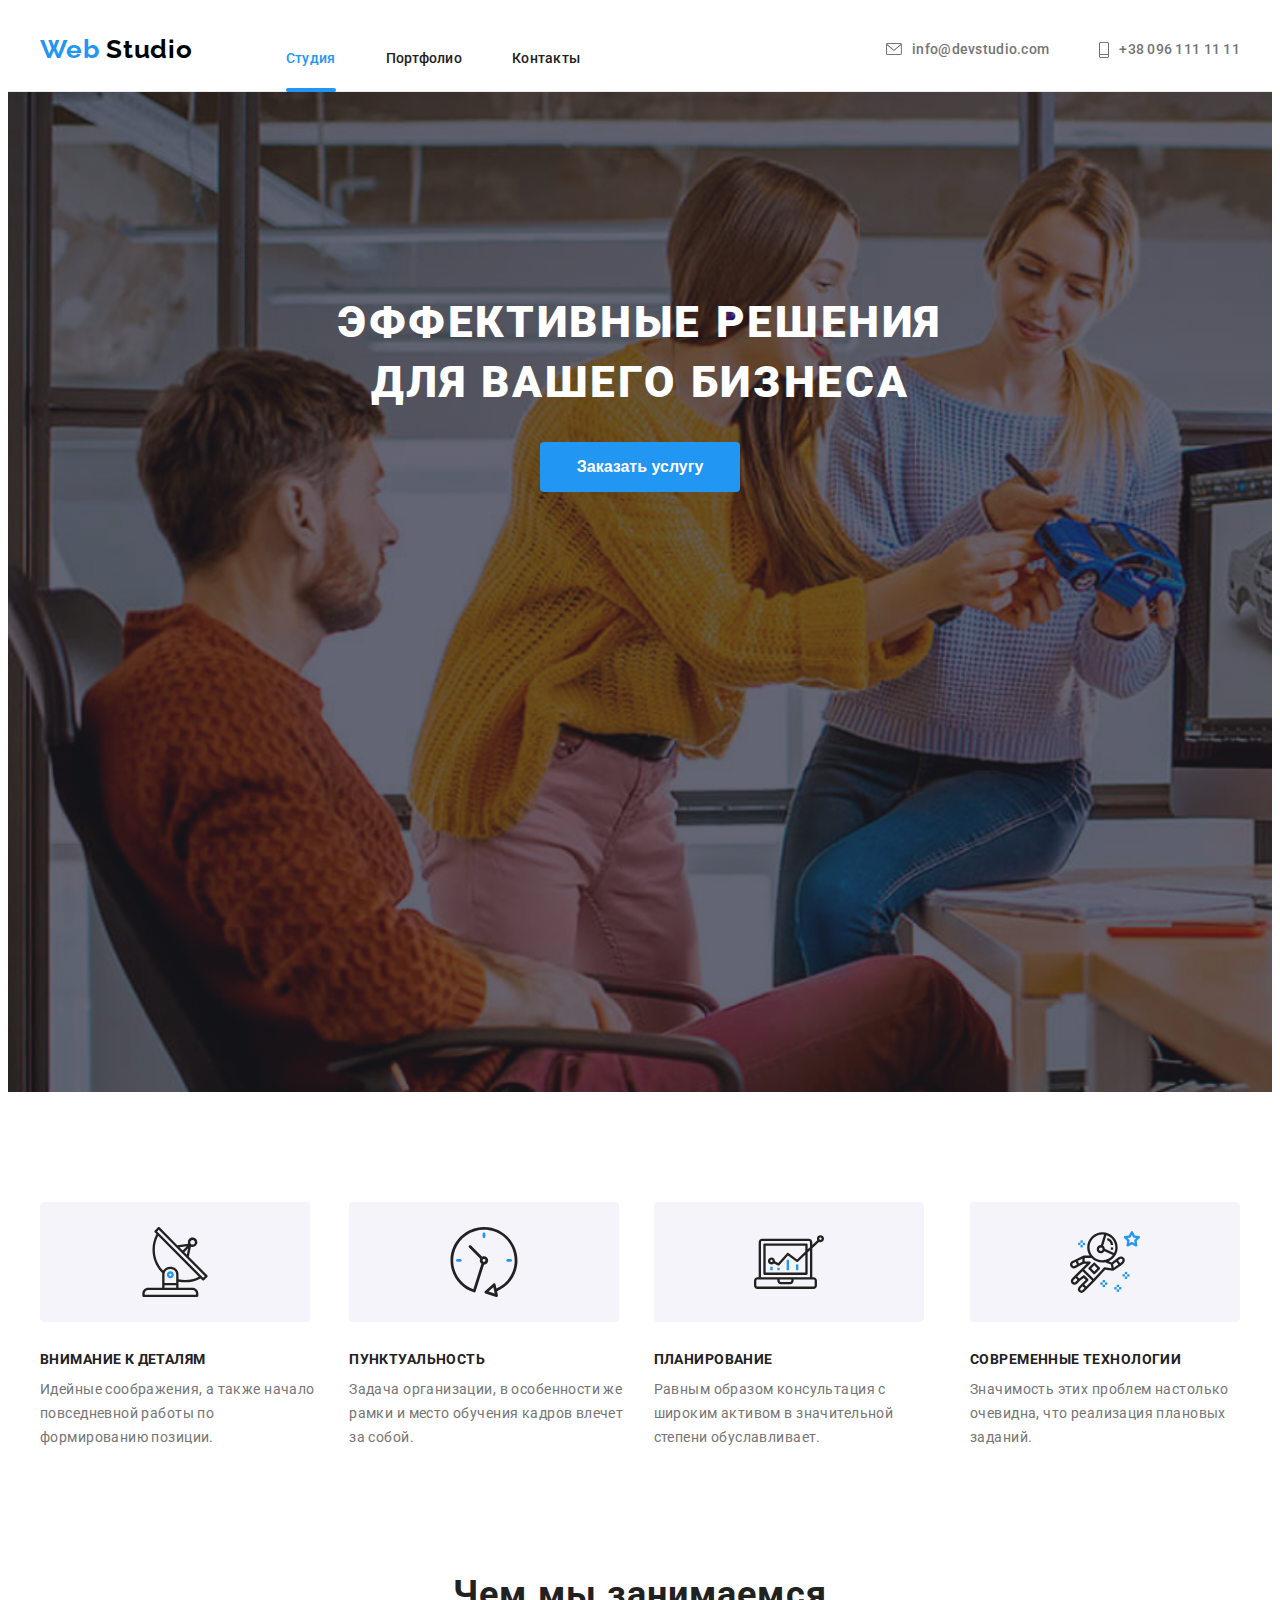
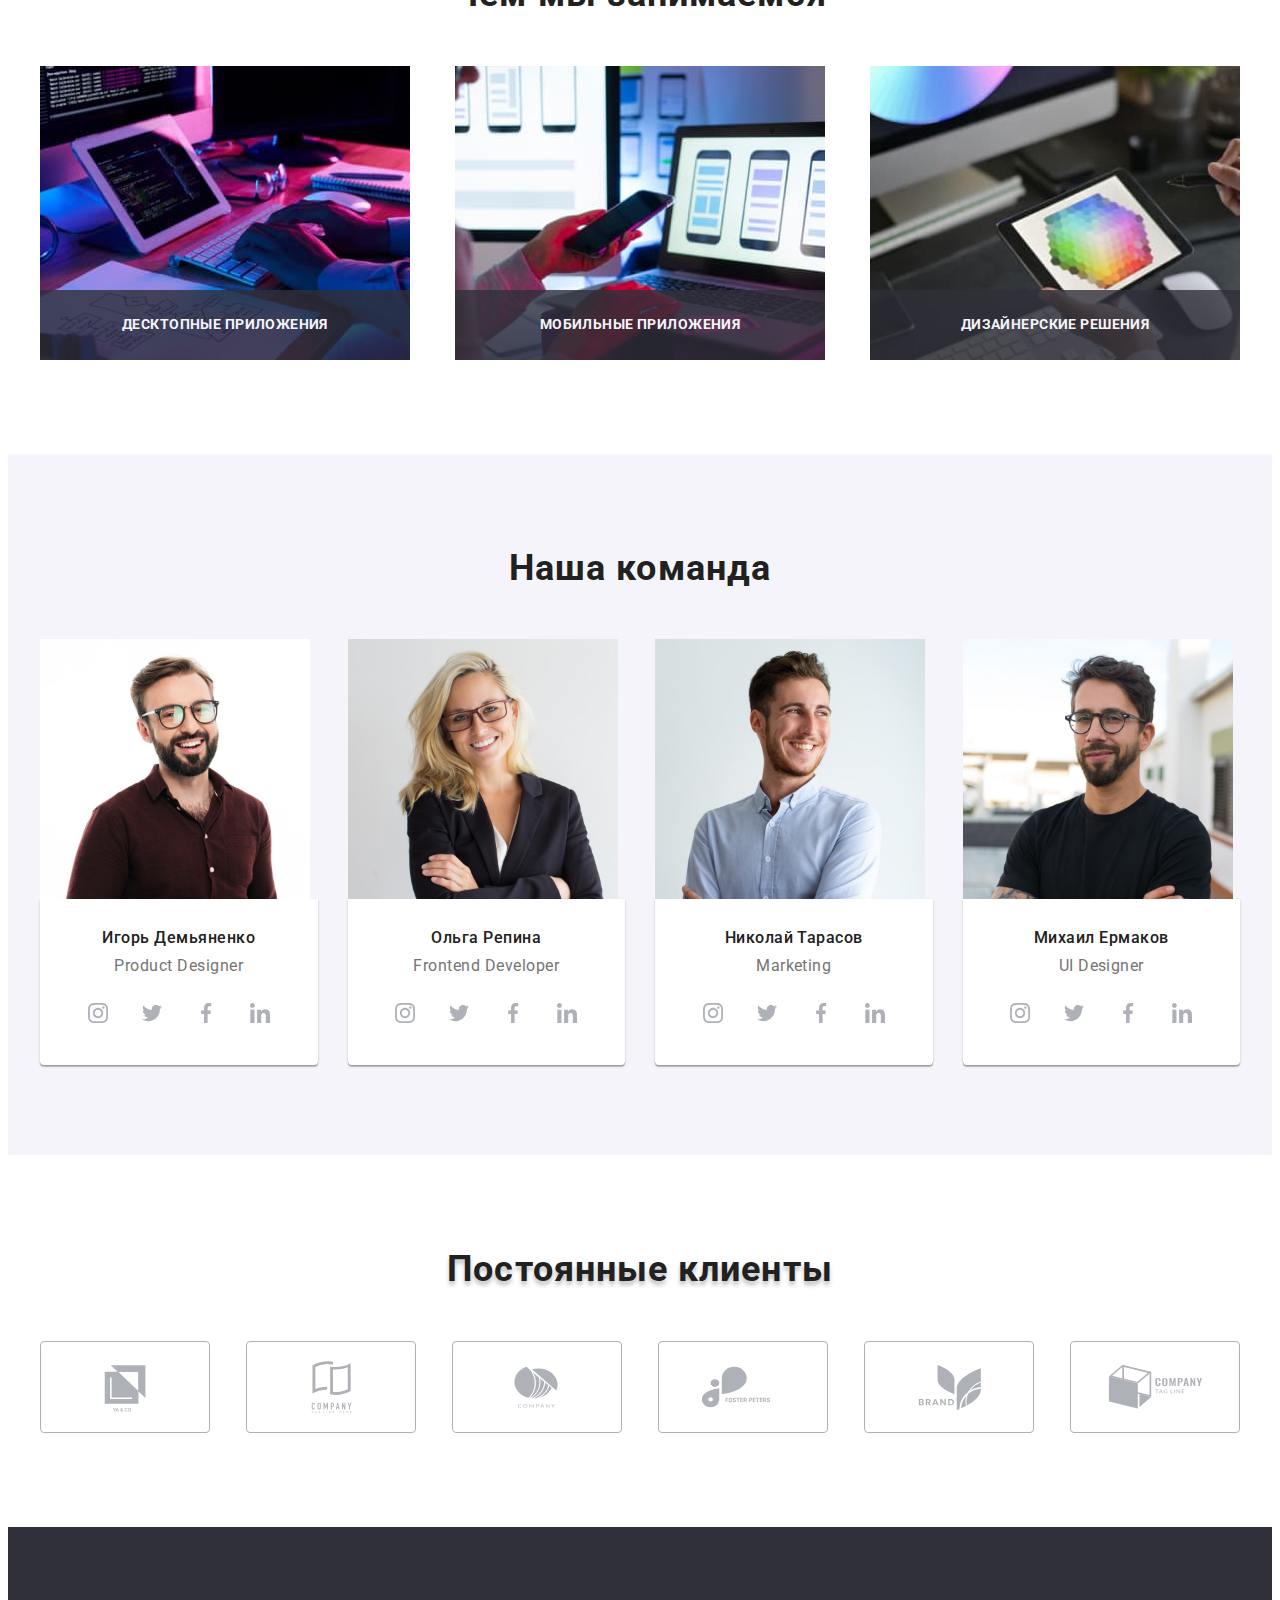
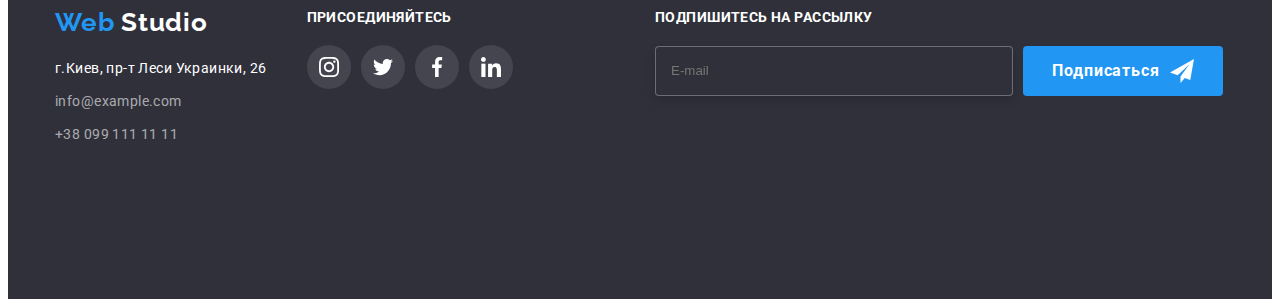
==== commit b45e1b10: "Homework№7" ====
--- a/index.html
+++ b/index.html
@@ -18,40 +18,35 @@
       crossorigin="anonymous"
       referrerpolicy="no-referrer"
     />
-    <link rel="stylesheet" href="./css/styles.css" />
+    <!-- <link rel="stylesheet" href="./css/styles.css" /> -->
     <link rel="stylesheet" href="./css/main.min.css" />
   </head>
   <body>
     <!--Header section-->
     <header class="header-page">
-      <div class="container header-container">
-        <nav class="navigation">
-          <a class="logo link" href=""
-            >Web<span class="header-logo"> Studio</span></a
-          >
+      <div class="container header__container">
+        <nav class="header__navigation">
+          <a class="logo link" href="">Web<span class="header__logo"> Studio</span></a>
           <ul class="navigation-list list">
-            <li class="nav-list-item">
-              <a class="nav-list link current" href="./index.html">Студия</a>
-            </li>
-            <li class="nav-list-item">
-              <a class="nav-list link" href="./portfolio.html">Портфолио</a>
-            </li>
-            <li class="nav-list-item">
-              <a class="nav-list link" href="">Контакты </a>
+            <li class="navigation-list__item">
+              <a class="navigation-list__link link current" href="./index.html">Студия</a>
+            </li>
+            <li class="navigation-list__item">
+              <a class="navigation-list__link link" href="./portfolio.html">Портфолио</a>
+            </li>
+            <li class="navigation-list__item">
+              <a class="navigation-list__link link" href="">Контакты </a>
             </li>
           </ul>
         </nav>
-        <a
-          class="header-contact header-list link"
-          href="mailto:info@devstudio.com"
-        >
-          <svg class="contact-icon" width="16" height="12">
+        <a class="header-contact header__list link" href="mailto:info@devstudio.com">
+          <svg class="header-contact__icon" width="16" height="12">
             <use href="./img/sprite.svg#email"></use>
           </svg>
           info@devstudio.com</a
         ><br />
-        <a class="header-list link" href="tel:+380961111111">
-          <svg class="contact-icon" width="10" height="16">
+        <a class="header__list link" href="tel:+380961111111">
+          <svg class="header-contact__icon" width="10" height="16">
             <use href="./img/sprite.svg#phone"></use>
           </svg>
           +38 096 111 11 11
@@ -66,9 +61,7 @@
             ЭФФЕКТИВНЫЕ РЕШЕНИЯ <br />
             ДЛЯ ВАШЕГО БИЗНЕСА
           </h1>
-          <button class="modal-btn" type="button" data-modal-open>
-            Заказать услугу
-          </button>
+          <button class="modal-btn" type="button" data-modal-open>Заказать услугу</button>
         </div>
       </section>
       <!--excellence-->
@@ -79,67 +72,45 @@
             <li class="excellent-list-item elements-section">
               <div class="excellence-image-list">
                 <svg class="excellence-image">
-                  <use
-                    href="./img/sprite.svg#antenna"
-                    width="70"
-                    height="70"
-                  ></use>
+                  <use href="./img/sprite.svg#antenna" width="70" height="70"></use>
                 </svg>
               </div>
               <h3 class="excellence-title section-title">Внимание к деталям</h3>
               <p class="text-pharagrapher">
-                Идейные соображения, а также начало повседневной работы по
-                формированию позиции.
+                Идейные соображения, а также начало повседневной работы по формированию позиции.
               </p>
             </li>
             <li class="excellent-list-item elements-section">
               <div class="excellence-image-list">
                 <svg class="excellence-image">
-                  <use
-                    href="./img/sprite.svg#clock"
-                    width="70"
-                    height="70"
-                  ></use>
+                  <use href="./img/sprite.svg#clock" width="70" height="70"></use>
                 </svg>
               </div>
               <h3 class="excellence-title section-title">Пунктуальность</h3>
               <p class="text-pharagrapher">
-                Задача организации, в особенности же рамки и место обучения
-                кадров влечет за собой.
+                Задача организации, в особенности же рамки и место обучения кадров влечет за собой.
               </p>
             </li>
             <li class="excellent-list-item elements-section">
               <div class="excellence-image-list">
                 <svg class="excellence-image">
-                  <use
-                    href="./img/sprite.svg#diagram"
-                    width="70"
-                    height="70"
-                  ></use>
+                  <use href="./img/sprite.svg#diagram" width="70" height="70"></use>
                 </svg>
               </div>
               <h3 class="excellence-title section-title">Планирование</h3>
               <p class="text-pharagrapher">
-                Равным образом консультация с широким активом в значительной
-                степени обуславливает.
+                Равным образом консультация с широким активом в значительной степени обуславливает.
               </p>
             </li>
             <li class="excellent-list-item elements-section">
               <div class="excellence-image-list">
                 <svg class="excellence-image">
-                  <use
-                    href="./img/sprite.svg#astronaut"
-                    width="70"
-                    height="70"
-                  ></use>
-                </svg>
-              </div>
-              <h3 class="excellence-title section-title">
-                Современные технологии
-              </h3>
+                  <use href="./img/sprite.svg#astronaut" width="70" height="70"></use>
+                </svg>
+              </div>
+              <h3 class="excellence-title section-title">Современные технологии</h3>
               <p class="text-pharagrapher">
-                Значимость этих проблем настолько очевидна, что реализация
-                плановых заданий.
+                Значимость этих проблем настолько очевидна, что реализация плановых заданий.
               </p>
             </li>
           </ul>
@@ -152,34 +123,19 @@
           <ul class="gallery-list list">
             <li class="gallery-list-item">
               <div class="image-onlay">
-                <img
-                  src="img/laptop.jpg"
-                  alt="Ноутбук"
-                  width="370"
-                  height="294"
-                />
+                <img src="img/laptop.jpg" alt="Ноутбук" width="370" height="294" />
                 <p class="onlay">Десктопные приложения</p>
               </div>
             </li>
             <li class="gallery-list-item">
               <div class="image-onlay">
-                <img
-                  src="img/telephone.jpg"
-                  alt="Телефон"
-                  width="370"
-                  height="294"
-                />
+                <img src="img/telephone.jpg" alt="Телефон" width="370" height="294" />
                 <p class="onlay">Мобильные приложения</p>
               </div>
             </li>
             <li class="gallery-list-item">
               <div class="image-onlay">
-                <img
-                  src="img/tablet.jpg"
-                  alt="Планшет"
-                  width="370"
-                  height="294"
-                />
+                <img src="img/tablet.jpg" alt="Планшет" width="370" height="294" />
                 <p class="onlay">Дизайнерские решения</p>
               </div>
             </li>
@@ -192,12 +148,7 @@
           <h2 class="team-section-title section-title title">Наша команда</h2>
           <ul class="team-section-list list list-section">
             <li class="elements-team-section">
-              <img
-                src="img/demianenko.jpg"
-                alt="Игорь Демьяненко"
-                width="270"
-                height="260"
-              />
+              <img src="img/demianenko.jpg" alt="Игорь Демьяненко" width="270" height="260" />
               <div class="section-item-style">
                 <h3 class="title-name section-title">Игорь Демьяненко</h3>
                 <p class="text-pharagrapher-picture">Product Designer</p>
@@ -234,12 +185,7 @@
               </div>
             </li>
             <li class="elements-team-section">
-              <img
-                src="img/repina.jpg"
-                alt="Ольга Репина"
-                width="270"
-                height="260"
-              />
+              <img src="img/repina.jpg" alt="Ольга Репина" width="270" height="260" />
               <div class="section-item-style">
                 <h3 class="title-name section-title">Ольга Репина</h3>
                 <p class="text-pharagrapher-picture">Frontend Developer</p>
@@ -276,12 +222,7 @@
               </div>
             </li>
             <li class="elements-team-section">
-              <img
-                src="img/tarasov.jpg"
-                alt="Николай Тарасов"
-                width="270"
-                height="260"
-              />
+              <img src="img/tarasov.jpg" alt="Николай Тарасов" width="270" height="260" />
               <div class="section-item-style">
                 <h3 class="title-name section-title">Николай Тарасов</h3>
                 <p class="text-pharagrapher-picture">Marketing</p>
@@ -318,12 +259,7 @@
               </div>
             </li>
             <li class="elements-team-section">
-              <img
-                src="img/ermakov.jpg"
-                alt="Михаил Ермаков"
-                width="270"
-                height="260"
-              />
+              <img src="img/ermakov.jpg" alt="Михаил Ермаков" width="270" height="260" />
               <div class="section-item-style">
                 <h3 class="title-name section-title">Михаил Ермаков</h3>
                 <p class="text-pharagrapher-picture">UI Designer</p>
@@ -369,66 +305,42 @@
             <li class="clients-group-items">
               <a class="clients-group-link link" href="">
                 <svg class="clients-group-icons">
-                  <use
-                    href="./img/sprite.svg#logoone"
-                    width="106px"
-                    height="60px"
-                  ></use>
+                  <use href="./img/sprite.svg#logoone" width="106px" height="60px"></use>
                 </svg>
               </a>
             </li>
             <li class="clients-group-items">
               <a class="clients-group-link link" href="">
                 <svg class="clients-group-icons">
-                  <use
-                    href="./img/sprite.svg#logosix"
-                    width="106px"
-                    height="60px"
-                  ></use>
+                  <use href="./img/sprite.svg#logosix" width="106px" height="60px"></use>
                 </svg>
               </a>
             </li>
             <li class="clients-group-items">
               <a class="clients-group-link link" href="">
                 <svg class="clients-group-icons">
-                  <use
-                    href="./img/sprite.svg#logotwo"
-                    width="106px"
-                    height="60px"
-                  ></use>
+                  <use href="./img/sprite.svg#logotwo" width="106px" height="60px"></use>
                 </svg>
               </a>
             </li>
             <li class="clients-group-items">
               <a class="clients-group-link link" href="">
                 <svg class="clients-group-icons">
-                  <use
-                    href="./img/sprite.svg#logothree"
-                    width="106px"
-                    height="60px"
-                  ></use>
+                  <use href="./img/sprite.svg#logothree" width="106px" height="60px"></use>
                 </svg>
               </a>
             </li>
             <li class="clients-group-items">
               <a class="clients-group-link link" href="">
                 <svg class="clients-group-icons">
-                  <use
-                    href="./img/sprite.svg#logofour"
-                    width="106px"
-                    height="60px"
-                  ></use>
+                  <use href="./img/sprite.svg#logofour" width="106px" height="60px"></use>
                 </svg>
               </a>
             </li>
             <li class="clients-group-items">
               <a class="clients-group-link link" href="">
                 <svg class="clients-group-icons">
-                  <use
-                    href="./img/sprite.svg#logofive"
-                    width="106px"
-                    height="60px"
-                  ></use>
+                  <use href="./img/sprite.svg#logofive" width="106px" height="60px"></use>
                 </svg>
               </a>
             </li>
@@ -442,9 +354,7 @@
         <div class="container footer-container">
           <ul class="footer-page-list list">
             <li class="footer-page-item-left item">
-              <a class="logo link" href=""
-                >Web <span class="footer-logo">Studio</span></a
-              >
+              <a class="logo link" href="">Web <span class="footer-logo">Studio</span></a>
               <address class="address-footer-section">
                 <a
                   class="address-link-footer footer-link link"
@@ -453,16 +363,12 @@
                 </a>
               </address>
 
-              <a
-                class="mail-link-footer footer-link link"
-                href="mailto:info@example.com"
+              <a class="mail-link-footer footer-link link" href="mailto:info@example.com"
                 >info@example.com</a
               >
               <br />
               <div class="link-phone">
-                <a
-                  class="link-number-phone-footer footer-link link"
-                  href="tel:+380991111111"
+                <a class="link-number-phone-footer footer-link link" href="tel:+380991111111"
                   >+38 099 111 11 11</a
                 >
               </div>
@@ -474,44 +380,28 @@
                 <li class="footer-contacts-item item">
                   <a class="footer-contacts-link link" href="">
                     <svg class="footer-icons">
-                      <use
-                        href="./img/sprite.svg#instagram"
-                        width="20px"
-                        height="20px"
-                      ></use>
+                      <use href="./img/sprite.svg#instagram" width="20px" height="20px"></use>
                     </svg>
                   </a>
                 </li>
                 <li class="footer-contacts-item item">
                   <a class="footer-contacts-link link" href="">
                     <svg class="footer-icons">
-                      <use
-                        href="./img/sprite.svg#twitter"
-                        width="20px"
-                        height="20px"
-                      ></use>
+                      <use href="./img/sprite.svg#twitter" width="20px" height="20px"></use>
                     </svg>
                   </a>
                 </li>
                 <li class="footer-contacts-item item">
                   <a class="footer-contacts-link link" href="">
                     <svg class="footer-icons">
-                      <use
-                        href="./img/sprite.svg#facebook"
-                        width="20px"
-                        height="20px"
-                      ></use>
+                      <use href="./img/sprite.svg#facebook" width="20px" height="20px"></use>
                     </svg>
                   </a>
                 </li>
                 <li class="footer-contacts-item item">
                   <a class="footer-contacts-link link" href="">
                     <svg class="footer-icons">
-                      <use
-                        href="./img/sprite.svg#linkedin"
-                        width="20px"
-                        height="20px"
-                      ></use>
+                      <use href="./img/sprite.svg#linkedin" width="20px" height="20px"></use>
                     </svg>
                   </a>
                 </li>
@@ -559,19 +449,12 @@
         </button>
 
         <form class="contact-form">
-          <b class="modal-form-title"
-            >Оставьте свои данные, мы вам перезвоним</b
-          >
+          <b class="modal-form-title">Оставьте свои данные, мы вам перезвоним</b>
 
           <label class="contact-form-field label-name"
             ><span class="contact-form-text">Имя</span>
             <span class="contact-form-input-wrapper">
-              <input
-                type="text"
-                name="user_name"
-                class="contact-form-input"
-                required
-              />
+              <input type="text" name="user_name" class="contact-form-input" required />
               <svg class="image-wrapper wrapper-name">
                 <use href="./img/sprite.svg#name_wrapper"></use>
               </svg>
@@ -581,12 +464,7 @@
           <label class="contact-form-field"
             ><span class="contact-form-text">Телефон</span>
             <span class="contact-form-input-wrapper">
-              <input
-                type="tel"
-                name="user_phone"
-                class="contact-form-input"
-                required
-              />
+              <input type="tel" name="user_phone" class="contact-form-input" required />
               <svg class="image-wrapper wrapper-phone">
                 <use href="./img/sprite.svg#phone_wrapper"></use>
               </svg>
@@ -596,12 +474,7 @@
           <label class="contact-form-field"
             ><span class="contact-form-text">Почта</span>
             <span class="contact-form-input-wrapper">
-              <input
-                type="email"
-                name="user_email"
-                class="contact-form-input"
-                required
-              />
+              <input type="email" name="user_email" class="contact-form-input" required />
               <svg class="image-wrapper wrapper-email">
                 <use href="./img/sprite.svg#email_wrapper"></use>
               </svg>
@@ -627,15 +500,11 @@
               required
             />
             <label for="policy-checkbox" class="contact-form-checkbox-label"
-              ><span class="contact-form-text-link"
-                >Соглашаюсь с рассылкой и принимаю</span
-              >
+              ><span class="contact-form-text-link">Соглашаюсь с рассылкой и принимаю</span>
               <a href="" class="form-link">Условия договора</a></label
             >
           </div>
-          <button type="submit" class="modal-btn">
-            Отправить
-          </button>
+          <button type="submit" class="modal-btn">Отправить</button>
         </form>
       </div>
     </div>
--- a/css/main.min.css
+++ b/css/main.min.css
@@ -1,2 +1,856 @@
-:root{--accent-color: #2196f3;--primary-font-family: "Roboto", sans-serif;--secondary-font-family: "Raleway", sans-serif;--backgroung-color-dark-theme: #2f303a;--background-light-theme: #f5f4fa;--primary-text-color-theme-dark: #ffffff;--primary-text-color-theme-light: #212121;--secondary-text-color-theme-light: #757575;--logo-color: #000000}.visually-hidden{position:absolute;width:1px;height:1px;margin:-1px;border:0;padding:0;white-space:nowrap;clip-path:inset(100%);clip:rect(0 0 0 0);overflow:hidden}h1,h2,h3,h4,h5,h6,p{margin-top:0;margin-bottom:0}ul,ol{margin-bottom:0;padding-left:0}img{display:block}body{font-family:var(--primary-font-family);color:var(--primary-text-color-theme-light)}.list{list-style:none}.link{text-decoration:none}.section{padding-top:94px;padding-bottom:94px}.container{width:1200px;padding-left:15px;padding-right:15px;margin-left:auto;margin-right:auto}.logo{font-family:var(--secondary-font-family);font-weight:700;font-size:26px;line-height:1.19;color:var(--accent-color);letter-spacing:0.03em}
-/*# sourceMappingURL=main.min.css.map */+:root {
+  --accent-color: #2196f3;
+  --primary-font-family: 'Roboto', sans-serif;
+  --secondary-font-family: 'Raleway', sans-serif;
+  --backgroung-color-dark-theme: #2f303a;
+  --background-light-theme: #f5f4fa;
+  --primary-text-color-theme-dark: #ffffff;
+  --primary-text-color-theme-light: #212121;
+  --secondary-text-color-theme-light: #757575;
+  --logo-color: #000000;
+}
+.visually-hidden {
+  position: absolute;
+  width: 1px;
+  height: 1px;
+  margin: -1px;
+  border: 0;
+  padding: 0;
+  white-space: nowrap;
+  clip-path: inset(100%);
+  clip: rect(0 0 0 0);
+  overflow: hidden;
+}
+h1,
+h2,
+h3,
+h4,
+h5,
+h6,
+p {
+  margin-top: 0;
+  margin-bottom: 0;
+}
+ul,
+ol {
+  margin-bottom: 0;
+  padding-left: 0;
+}
+img {
+  display: block;
+}
+body {
+  font-family: var(--primary-font-family);
+  color: var(--primary-text-color-theme-light);
+}
+.list {
+  list-style: none;
+}
+.link {
+  text-decoration: none;
+}
+.section {
+  padding-top: 94px;
+  padding-bottom: 94px;
+}
+.container {
+  width: 1200px;
+  padding-left: 15px;
+  padding-right: 15px;
+  margin-left: auto;
+  margin-right: auto;
+}
+.logo {
+  font-family: var(--secondary-font-family);
+  font-weight: 700;
+  font-size: 26px;
+  line-height: 1.19;
+  color: var(--accent-color);
+  letter-spacing: 0.03em;
+}
+.header-page {
+  color: var(--primary-text-color-theme-light);
+  background-color: var(--primary-text-color-theme-dark);
+  padding-top: 24px;
+  padding-bottom: 24px;
+  border-bottom: 1px solid #ececec;
+}
+.header__container,
+.header__navigation,
+.navigation-list {
+  display: flex;
+  align-items: center;
+}
+.header__list {
+  display: flex;
+  color: var(--secondary-text-color-theme-light);
+  font-weight: 500;
+  font-size: 14px;
+  line-height: 1.14;
+  letter-spacing: 0.02em;
+  align-items: center;
+  transition: color 250ms cubic-bezier(0.4, 0, 0.2, 1);
+}
+.header__list:hover,
+.header__list:focus {
+  color: var(--accent-color);
+}
+.header-contact__icon {
+  fill: #757575;
+  margin-right: 10px;
+}
+.header__list:hover .header-contact__icon,
+.header__list:focus .header-contact__icon {
+  fill: var(--accent-color);
+}
+.header__logo {
+  color: var(--logo-color);
+  margin-right: 93px;
+}
+.navigation-list__link.link.current::after {
+  position: absolute;
+  content: '';
+  width: 100%;
+  height: 4px;
+  background-color: var(--accent-color);
+  bottom: 0;
+  left: 0;
+  height: 4px;
+  top: 40px;
+  border-radius: 2px;
+}
+.navigation-list__item {
+  position: relative;
+}
+.navigation-list__item:not(:last-child) {
+  margin-right: 50px;
+}
+.navigation-list__link {
+  color: inherit;
+  font-weight: 500;
+  font-size: 14px;
+  line-height: 1.14;
+  letter-spacing: 0.02em;
+  transition: color 250ms cubic-bezier(0.4, 0, 0.2, 1);
+}
+.navigation-list__link:hover,
+.navigation-list__link:focus {
+  color: var(--accent-color);
+}
+.nav-list-button {
+  font-family: var(--primary-font-family);
+  font-weight: 500;
+  font-size: 16px;
+  line-height: 1.62;
+  letter-spacing: 0.03em;
+  background-color: var(--background-light-theme);
+  cursor: pointer;
+  border-radius: 4px;
+  border: none;
+  text-align: center;
+  padding: 6px 22px;
+  transition: color 250ms cubic-bezier(0.4, 0, 0.2, 1),
+    background-color 250ms cubic-bezier(0.4, 0, 0.2, 1);
+}
+.nav-list-button:hover,
+.nav-list-button:focus {
+  color: var(--primary-text-color-theme-dark);
+  background-color: var(--accent-color);
+  cursor: pointer;
+  box-shadow: 0px 3px 1px rgba(0, 0, 0, 0.1), 0px 1px 2px rgba(0, 0, 0, 0.08),
+    0px 2px 2px rgba(0, 0, 0, 0.12);
+  filter: drop-shadow(0px 4px 4px rgba(0, 0, 0, 0.25));
+}
+.header-contact {
+  margin-left: auto;
+  margin-right: 50px;
+}
+.navigation-list__link.link.current {
+  color: var(--accent-color);
+}
+.hero-section {
+  background-image: linear-gradient(rgba(47, 48, 58, 0.4), rgba(47, 48, 58, 0.4)),
+    url(../img/bg.jpg);
+  background-size: cover;
+  background-color: var(--backgroung-color-dark-theme);
+  height: 600px;
+  text-align: center;
+  padding-top: 200px;
+  padding-bottom: 200px;
+}
+.excellence-title {
+  font-weight: 700;
+  font-size: 14px;
+  line-height: 1.14;
+  letter-spacing: 0.03em;
+  text-transform: uppercase;
+  color: inherit;
+}
+.text-pharagrapher {
+  font-size: 14px;
+  line-height: 1.71;
+  letter-spacing: 0.03em;
+  color: var(--secondary-text-color-theme-light);
+}
+.excellence-list {
+  display: flex;
+  margin-left: -30px;
+}
+.excellence-image {
+  width: 70px;
+  height: 70px;
+}
+.excellence-image-list {
+  display: flex;
+  justify-content: center;
+  align-items: center;
+  background-color: #f5f4fa;
+  width: 270px;
+  height: 120px;
+  border-radius: 4px;
+  margin-bottom: 30px;
+}
+.elements-section {
+  margin-left: 30px;
+}
+.elements-section:nth-last-of-type(n + 4) {
+  margin-bottom: 30px;
+}
+.gallery-title,
+.team-section-title {
+  font-weight: 700;
+  font-size: 36px;
+  line-height: 1.16;
+  text-align: center;
+  letter-spacing: 0.03em;
+}
+.gallery-list {
+  display: flex;
+  justify-content: space-between;
+}
+.gallery-list-item {
+  flex-basis: calc((100% - 90px) / 3);
+}
+.gallery-section {
+  padding-bottom: 94px;
+}
+.title-name {
+  font-weight: 500;
+  font-size: 16px;
+  line-height: 1.11;
+  text-align: center;
+  letter-spacing: 0.03em;
+  margin-bottom: 10px;
+}
+.team-section-list {
+  display: flex;
+  flex-wrap: wrap;
+  margin-left: -30px;
+}
+.section-item-style {
+  background-color: var(--primary-text-color-theme-dark);
+  border-radius: 0px 0px 4px 4px;
+  box-shadow: 0px 1px 3px rgba(0, 0, 0, 0.12), 0px 1px 1px rgba(0, 0, 0, 0.14),
+    0px 2px 1px rgba(0, 0, 0, 0.2);
+  padding-top: 30px;
+  padding-bottom: 30px;
+}
+.team-section {
+  display: flex;
+  background: var(--background-light-theme);
+  padding-top: 94px;
+  padding-bottom: 90px;
+}
+.social-list-item {
+  margin-right: 10px;
+}
+.social-list-item:last-child {
+  margin-right: 0px;
+}
+.social-list {
+  display: flex;
+  justify-content: center;
+}
+.social-list-link {
+  display: flex;
+  align-items: center;
+  justify-content: center;
+  width: 44px;
+  height: 44px;
+  border-radius: 50%;
+  margin-right: 10px;
+  transition: color 250ms cubic-bezier(0.4, 0, 0.2, 1),
+    background-color 250ms cubic-bezier(0.4, 0, 0.2, 1);
+}
+.social-list-link:last-child {
+  margin-right: 0;
+}
+.social-list-link:hover,
+.social-list-link:focus {
+  background-color: var(--accent-color);
+}
+.social-list-icon {
+  fill: #afb1b8;
+}
+.social-list-link:hover .social-list-icon,
+.social-list-link:focus .social-list-icon {
+  fill: white;
+}
+.list-section {
+  padding-top: 0px;
+}
+.elements-team-section {
+  flex-basis: calc((100% - 120px) / 4);
+  margin-left: 30px;
+}
+.section-title {
+  margin-bottom: 10px;
+}
+.clients-section-title {
+  font-weight: 700;
+  font-size: 36px;
+  line-height: 1.16;
+  text-align: center;
+  letter-spacing: 0.03em;
+  margin-bottom: 50px;
+  color: var(--primary-text-color-theme-light);
+  text-shadow: 0px 4px 4px rgba(0, 0, 0, 0.25);
+}
+.clients-section {
+  padding-top: 94px;
+  padding-bottom: 94px;
+}
+.clients-group {
+  display: flex;
+  justify-content: space-between;
+}
+.clients-group-icons {
+  fill: #afb1b8;
+  transition: fill 250ms cubic-bezier(0.4, 0, 0.2, 1);
+}
+.clients-group-link:hover .clients-group-icons,
+.clients-group-link:focus .clients-group-icons {
+  fill: var(--accent-color);
+}
+.clients-group-link {
+  display: flex;
+  justify-content: center;
+  width: 170px;
+  height: 92px;
+  border: 1px solid #afb1b8;
+  box-sizing: border-box;
+  border-radius: 4px;
+  padding: 16px 32px;
+  transition: border-color 250ms cubic-bezier(0.4, 0, 0.2, 1);
+}
+.clients-group-link:hover {
+  border-color: var(--accent-color);
+}
+.footer-page {
+  display: flex;
+  height: 252px;
+  padding-top: 64px;
+  padding-bottom: 56px;
+  justify-content: space-between;
+}
+.footer-page-section {
+  background-color: var(--backgroung-color-dark-theme);
+}
+.footer-link {
+  font-weight: 400;
+  font-size: 14px;
+  line-height: 1.71;
+  letter-spacing: 0.03em;
+  transition: color 250ms cubic-bezier(0.4, 0, 0.2, 1);
+}
+.footer-link,
+.footer-logo {
+  color: var(--primary-text-color-theme-dark);
+}
+.mail-link-footer,
+.link-number-phone-footer {
+  color: rgba(255, 255, 255, 0.6);
+  font-size: 14px;
+  line-height: 1.71;
+  letter-spacing: 0.03em;
+}
+.address-link-footer {
+  font-style: normal;
+}
+.address-footer-section {
+  margin-top: 20px;
+  margin-bottom: 9px;
+}
+.link-phone {
+  margin-top: 9px;
+}
+.footer-container {
+  display: block;
+}
+.footer-contacts-item {
+  width: 44px;
+  height: 44px;
+  background-color: rgba(255, 255, 255, 0.1);
+  border-radius: 50%;
+  margin-right: 10px;
+  transition: background-color 250ms cubic-bezier(0.4, 0, 0.2, 1);
+}
+.footer-contacts-item:last-child {
+  margin-right: 0;
+}
+.footer-contacts-item:last-child:hover,
+.footer-contacts-item:last-child:focus {
+  background-color: var(--accent-color);
+}
+.footer-page-list {
+  display: flex;
+}
+.footer-contacts-list {
+  display: flex;
+  justify-content: left;
+}
+.footer-icons {
+  fill: #ffffff;
+  width: 20px;
+  height: 20px;
+}
+.footer-contacts-link {
+  display: flex;
+  align-items: center;
+  justify-content: center;
+  width: 44px;
+  height: 44px;
+}
+.footer-contacts-link:focus,
+.footer-contacts-link:hover {
+  background-color: var(--accent-color);
+  border-radius: 50%;
+}
+.footer-page-item-left {
+  margin-right: 40px;
+}
+.footer-contact-title {
+  display: inline-block;
+  color: var(--primary-text-color-theme-dark);
+  font-size: 14px;
+  line-height: 1.14;
+  letter-spacing: 0.03em;
+  margin-bottom: 20px;
+}
+.navigation-portfolio {
+  padding-top: 94px;
+  padding-bottom: 120px;
+}
+.button-list {
+  display: flex;
+  align-items: center;
+  justify-content: center;
+}
+.nav-list-button {
+  margin-right: 8px;
+}
+.image-onlay {
+  position: relative;
+  overflow: auto;
+}
+.onlay {
+  position: absolute;
+  width: 100%;
+  height: 70px;
+  left: 0;
+  bottom: 0px;
+  background: rgba(47, 48, 58, 0.8);
+  font-family: 'Roboto';
+  font-style: normal;
+  font-weight: 700;
+  font-size: 14px;
+  line-height: 1.14;
+  text-align: center;
+  letter-spacing: 0.03em;
+  text-transform: uppercase;
+  display: flex;
+  justify-content: center;
+  align-items: center;
+  color: var(--background-light-theme);
+}
+.img-overlay {
+  position: relative;
+  overflow: hidden;
+}
+.overlay {
+  position: absolute;
+  top: 0px;
+  left: 0px;
+  width: 100%;
+  height: 100%;
+  font-family: var(--primary-font-family);
+  color: #fff;
+  background-color: rgba(33, 150, 243, 0.9);
+  overflow: auto;
+  transform: translateY(100%);
+  transition: transform 250ms cubic-bezier(0.4, 0, 0.2, 1);
+  font-size: 18px;
+  line-height: 1.56;
+  letter-spacing: 0.03em;
+  padding: 63px 24px 63px 24px;
+}
+.img-overlay:hover .overlay,
+.img-overlay:focus .overlay {
+  transform: translateY(0%);
+}
+.product-section {
+  display: flex;
+  flex-wrap: wrap;
+  margin-left: -30px;
+  margin-top: 0;
+}
+.product-section-style {
+  background-color: var(--primary-text-color-theme-dark);
+  border: 1px solid #eeeeee;
+  box-sizing: border-box;
+  padding: 20px 24px;
+  border-top: none;
+}
+.product-section-link {
+  color: inherit;
+}
+.product-section-list-item {
+  transition: box-shadow 250ms cubic-bezier(0.4, 0, 0.2, 1),
+    filter 250ms cubic-bezier(0.4, 0, 0.2, 1);
+}
+.product-section-list-item:hover,
+.product-section-list-item:focus {
+  box-sizing: border-box;
+  box-shadow: 0px 3px 1px rgba(0, 0, 0, 0.1), 0px 1px 2px rgba(0, 0, 0, 0.08),
+    0px 2px 2px rgba(0, 0, 0, 0.12);
+  filter: drop-shadow(0px 4px 4px rgba(0, 0, 0, 0.25));
+}
+.portfolio-title {
+  margin-bottom: 4px;
+  font-weight: 700;
+  font-size: 18px;
+  line-height: 2;
+  text-align: left;
+}
+.modal-btn {
+  display: block;
+  margin: 0 auto;
+  font-weight: 700;
+  width: 200px;
+  height: 50px;
+  border-radius: 4px;
+  font-size: 16px;
+  line-height: 1.87;
+  color: var(--primary-text-color-theme-dark);
+  background-color: var(--accent-color);
+  cursor: pointer;
+  border: 0px;
+  min-width: 200px;
+  padding: 10px 32px;
+}
+.main-title {
+  font-weight: 900;
+  font-size: 44px;
+  line-height: 1.36;
+  letter-spacing: 0.06em;
+  line-height: 60px;
+  color: var(--primary-text-color-theme-dark);
+  cursor: pointer;
+  margin-bottom: 30px;
+}
+.title {
+  margin-bottom: 50px;
+}
+.text-pharagrapher-picture {
+  font-size: 16px;
+  line-height: 1.11;
+  text-align: left;
+  letter-spacing: 0.03em;
+  color: var(--secondary-text-color-theme-light);
+  text-align: center;
+  margin-bottom: 16px;
+}
+.text-pharagrapher-picture-second {
+  font-size: 16px;
+  line-height: 1.11;
+  text-align: left;
+  letter-spacing: 0.03em;
+  color: var(--secondary-text-color-theme-light);
+}
+.backdrop {
+  position: fixed;
+  top: 0;
+  left: 0;
+  width: 100vw;
+  height: 100vh;
+  background-color: rgba(0, 0, 0, 0.2);
+  transition: opacity 250ms cubic-bezier(0.4, 0, 0.2, 1),
+    visibility 250ms cubic-bezier(0.4, 0, 0.2, 1);
+}
+.backdrop.is-hidden {
+  opacity: 0;
+  visibility: hidden;
+  pointer-events: none;
+}
+.modal {
+  position: absolute;
+  top: 50%;
+  left: 50%;
+  transform: translate(-50%, -50%);
+  width: 528px;
+  height: 580px;
+  background-color: #ffffff;
+  padding: 40px;
+}
+.modal-close-btn {
+  display: flex;
+  justify-content: center;
+  align-items: center;
+  position: absolute;
+  top: 8px;
+  right: 8px;
+  width: 30px;
+  height: 30px;
+  border-radius: 50%;
+  border: 1px solid rgba(0, 0, 0, 0.1);
+  box-sizing: border-box;
+  background-color: var(--primary-text-color-theme-dark);
+  padding: 0;
+  cursor: pointer;
+}
+.modal-close-btn:hover .modal-close-icon {
+  fill: var(--accent-color);
+}
+.contact-form-field {
+  display: block;
+}
+.comment {
+  margin-bottom: 20px;
+}
+.label-name {
+  margin-top: 12px;
+}
+.contact-form-input {
+  width: 100%;
+  height: 40px;
+  border: 1px solid rgba(33, 33, 33, 0.2);
+  box-sizing: border-box;
+  border-radius: 4px;
+  padding-left: 42px;
+  transition: border-color 250ms cubic-bezier(0.4, 0, 0.2, 1);
+}
+.contact-form-input:focus {
+  outline: none;
+  border-color: var(--accent-color);
+}
+.contact-form-text {
+  width: 50px;
+  height: 14px;
+  left: 576px;
+  top: 364px;
+  font-family: 'Roboto';
+  font-style: normal;
+  font-weight: 400;
+  font-size: 12px;
+  line-height: 1.16;
+  letter-spacing: 0.01em;
+  color: #757575;
+}
+.contact-form-text-link {
+  font-family: 'Roboto';
+  font-style: normal;
+  font-weight: 400;
+  font-size: 14px;
+  line-height: 1.71;
+  letter-spacing: 0.03em;
+  color: #757575;
+}
+.image-wrapper {
+  position: absolute;
+  color: #212121;
+  top: 50%;
+  left: 12px;
+  transform: translateY(-50%);
+  transition: fill 250ms cubic-bezier(0.4, 0, 0.2, 1);
+}
+.contact-form-input:focus + .image-wrapper {
+  fill: var(--accent-color);
+}
+.wrapper-name {
+  width: 12px;
+  height: 12px;
+}
+.wrapper-phone {
+  width: 12px;
+  height: 13px;
+}
+.wrapper-email {
+  width: 15px;
+  height: 12px;
+}
+.contact-form-input-wrapper {
+  position: relative;
+  display: block;
+  margin-top: 4px;
+  margin-bottom: 10px;
+}
+.contact-form-message {
+  width: 100%;
+  height: 120px;
+  margin-top: 4px;
+  border: 1px solid rgba(33, 33, 33, 0.2);
+  box-sizing: border-box;
+  border-radius: 4px;
+  padding: 12px 16px;
+  resize: none;
+  transition: border-color 250ms cubic-bezier(0.4, 0, 0.2, 1);
+}
+.contact-form-message:focus {
+  outline: none;
+  border-color: var(--accent-color);
+}
+.contact-form-message::placeholder {
+  font-family: 'Roboto';
+  font-style: normal;
+  font-weight: 400;
+  font-size: 14px;
+  line-height: 1.14;
+  letter-spacing: 0.01em;
+  color: rgba(117, 117, 117, 0.5);
+}
+.contact-form-checkbox-wrapper {
+  margin-bottom: 30px;
+}
+.contact-form-checkbox-label {
+  font-size: 14px;
+  display: block;
+  align-items: center;
+  font-family: 'Roboto';
+  font-style: normal;
+  font-weight: 400;
+  font-size: 14px;
+  line-height: 24px;
+  letter-spacing: 0.03em;
+  color: #757575;
+}
+.contact-form-checkbox-label::before {
+  content: '';
+  display: inline-block;
+  width: 16px;
+  height: 15px;
+  background-color: white;
+  border-radius: 2px;
+  cursor: pointer;
+  margin-right: 9px;
+  border: 2px solid #212121;
+}
+.contact-form-checkbox:checked + .contact-form-checkbox-label::before {
+  background-color: var(--accent-color);
+  border: var(--accent-color);
+  background-image: url('../img/icon.svg');
+}
+.contact-form-submit-btn {
+  display: block;
+  margin: 0 auto;
+  font-weight: 700;
+  width: 200px;
+  height: 50px;
+  border-radius: 4px;
+  font-size: 16px;
+  line-height: 1.87;
+  color: var(--primary-text-color-theme-dark);
+  background-color: var(--accent-color);
+  cursor: pointer;
+  border: 0px;
+  min-width: 200px;
+  padding: 10px 32px;
+}
+.modal-form-title {
+  font-family: 'Roboto';
+  font-style: normal;
+  font-weight: 700;
+  font-size: 20px;
+  line-height: 1.15;
+  text-align: center;
+  letter-spacing: 0.03em;
+  color: #212121;
+  margin-bottom: 12px;
+}
+.form-link {
+  color: var(--accent-color);
+}
+.mail-link-footer:hover,
+.mail-link-footer:focus {
+  color: var(--accent-color);
+}
+.link-number-phone-footer:hover,
+.link-number-phone-footer:focus {
+  color: var(--accent-color);
+}
+.contact-form-footer {
+  display: flex;
+  justify-content: center;
+}
+.form-title {
+  display: inline-block;
+  font-family: 'Roboto';
+  font-style: normal;
+  font-weight: 700;
+  font-size: 14px;
+  line-height: 1.14;
+  letter-spacing: 0.03em;
+  text-transform: uppercase;
+  color: #ffffff;
+  width: 100%;
+}
+.contact-form-footer-btn {
+  display: flex;
+  justify-content: center;
+  align-items: center;
+  margin: 20px auto;
+  font-weight: 700;
+  width: 200px;
+  height: 50px;
+  border-radius: 4px;
+  font-size: 16px;
+  line-height: 1.87;
+  color: var(--primary-text-color-theme-dark);
+  background-color: var(--accent-color);
+  cursor: pointer;
+  border: 0px;
+  min-width: 200px;
+  padding: 10px 32px;
+  margin-left: 10px;
+  font-family: 'Roboto';
+  font-style: normal;
+  letter-spacing: 0.06em;
+  color: #ffffff;
+}
+.image-button {
+  margin-left: 10px;
+}
+.footer-contact-form-input {
+  border: 1px solid rgba(255, 255, 255, 0.3);
+  box-sizing: border-box;
+  filter: drop-shadow(0px 4px 4px rgba(0, 0, 0, 0.15));
+  border-radius: 4px;
+  background: #2f303a;
+  width: 358px;
+  height: 50px;
+  padding-left: 15px;
+  color: #ffffff;
+}
+.contact-form-footer-email {
+  margin-top: 20px;
+  color: #ffffff;
+}
+.footer-form {
+  margin-left: auto;
+}
+.footer-contact-form-input {
+  display: inline;
+}
+.footer-email-form {
+  display: flex;
+  justify-content: left;
+}
